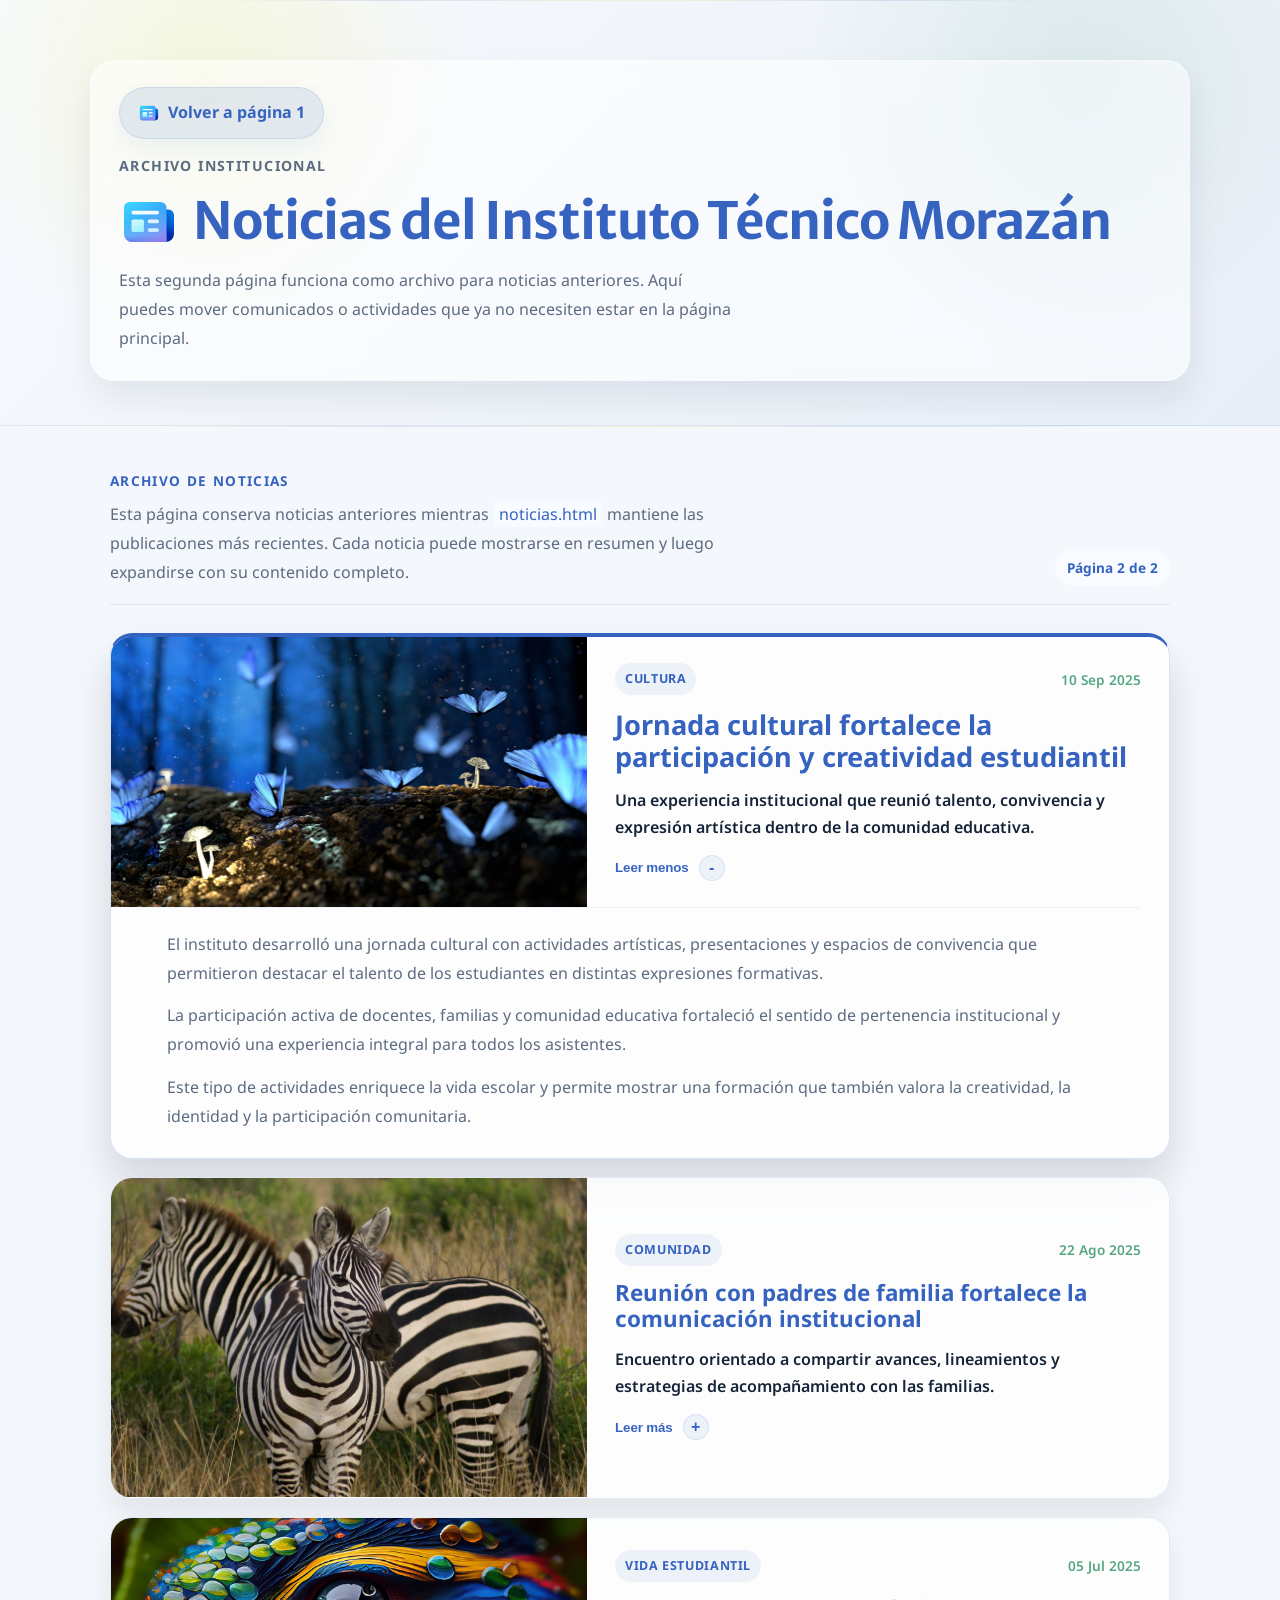
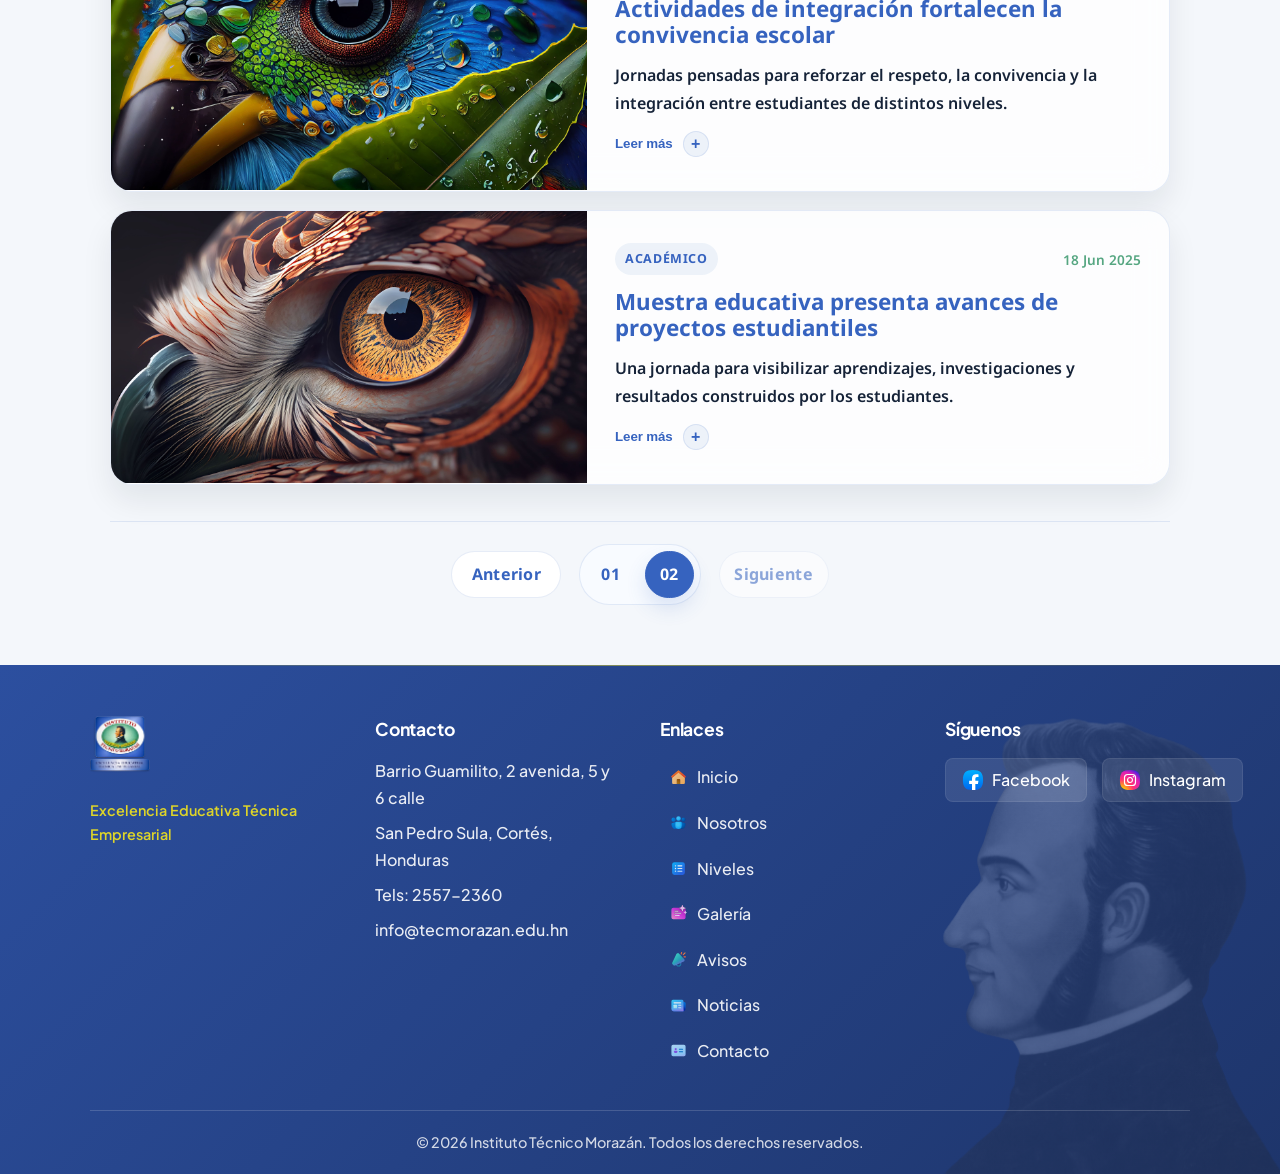
==== WebColegio/noticias-pagina-2.html @ 0b4e0985 "Add files via upload" ====
<!DOCTYPE html>
<html lang="es">
<head>
    <meta charset="UTF-8">
    <meta name="viewport" content="width=device-width, initial-scale=1.0">
    <title>Noticias - Página 2 | Instituto Técnico Morazán</title>
    <meta name="description" content="Archivo de noticias anteriores del Instituto Técnico Morazán.">
    <link rel="icon" type="image/svg+xml" href="img/favicon.svg">
    <script>
        document.documentElement.classList.add('js');
        try {
            if (localStorage.getItem('theme') === 'dark') {
                document.documentElement.setAttribute('data-theme', 'dark');
            }
        } catch (error) {}
    </script>
    <link rel="stylesheet" href="css/styles.css">
</head>
<body>
<main>
    <section class="page-hero">
        <div class="page-hero-inner">
            <a href="noticias.html" class="page-back-link"><img src="img/icons/noticias.svg" alt="" aria-hidden="true"><span>Volver a página 1</span></a>
            <p class="page-kicker">Archivo institucional</p>
            <h1 class="page-title-with-icon"><img src="img/icons/noticias.svg" alt="" class="page-title-icon" aria-hidden="true"><span>Noticias del Instituto Técnico Morazán</span></h1>
            <p>Esta segunda página funciona como archivo para noticias anteriores. Aquí puedes mover comunicados o actividades que ya no necesiten estar en la página principal.</p>
        </div>
    </section>

    <section class="section news-page">
        <div class="news-page-topbar">
            <div>
                <p class="news-archive-label">Archivo de noticias</p>
                <p class="news-archive-description">Esta página conserva noticias anteriores mientras <code>noticias.html</code> mantiene las publicaciones más recientes. Cada noticia puede mostrarse en resumen y luego expandirse con su contenido completo.</p>
            </div>
            <span class="news-page-status">Página 2 de 2</span>
        </div>

        <div class="news-archive">
            <!-- Duplica un news-entry para agregar otra noticia al archivo. Mantén aquí las noticias más antiguas. -->
            <article class="news-entry is-featured is-open">
                <div class="news-entry-summary">
                    <div class="news-entry-media">
                        <img src="img/galeria-1.jpg" alt="Jornada cultural institucional" loading="lazy">
                    </div>
                    <div class="news-entry-copy">
                        <div class="noticia-meta">
                            <span class="noticia-tag">Cultura</span>
                            <span class="noticia-fecha">10 Sep 2025</span>
                        </div>
                        <h3>Jornada cultural fortalece la participación y creatividad estudiantil</h3>
                        <p class="news-entry-intro">Una experiencia institucional que reunió talento, convivencia y expresión artística dentro de la comunidad educativa.</p>
                        <button type="button" class="news-expand-link" aria-expanded="true">Leer menos</button>
                    </div>
                </div>
                <div class="news-entry-body">
                    <div class="news-entry-body-inner">
                        <p>El instituto desarrolló una jornada cultural con actividades artísticas, presentaciones y espacios de convivencia que permitieron destacar el talento de los estudiantes en distintas expresiones formativas.</p>
                        <p>La participación activa de docentes, familias y comunidad educativa fortaleció el sentido de pertenencia institucional y promovió una experiencia integral para todos los asistentes.</p>
                        <p>Este tipo de actividades enriquece la vida escolar y permite mostrar una formación que también valora la creatividad, la identidad y la participación comunitaria.</p>
                    </div>
                </div>
            </article>

            <article class="news-entry">
                <div class="news-entry-summary">
                    <div class="news-entry-media">
                        <img src="img/galeria-2.jpg" alt="Reunión de padres de familia" loading="lazy">
                    </div>
                    <div class="news-entry-copy">
                        <div class="noticia-meta">
                            <span class="noticia-tag">Comunidad</span>
                            <span class="noticia-fecha">22 Ago 2025</span>
                        </div>
                        <h3>Reunión con padres de familia fortalece la comunicación institucional</h3>
                        <p class="news-entry-intro">Encuentro orientado a compartir avances, lineamientos y estrategias de acompañamiento con las familias.</p>
                        <button type="button" class="news-expand-link" aria-expanded="false">Leer más</button>
                    </div>
                </div>
                <div class="news-entry-body">
                    <div class="news-entry-body-inner">
                        <p>Las autoridades del colegio sostuvieron una reunión informativa con padres y madres de familia para compartir avances académicos, lineamientos del período y estrategias de acompañamiento.</p>
                        <p>El encuentro permitió reforzar la colaboración entre hogar e institución como parte del proceso formativo de los estudiantes.</p>
                        <p>Estos espacios contribuyen a una comunicación más cercana y efectiva, fortaleciendo el rol de la familia dentro del desarrollo integral del estudiante.</p>
                    </div>
                </div>
            </article>

            <article class="news-entry">
                <div class="news-entry-summary">
                    <div class="news-entry-media">
                        <img src="img/preescolar.jpg" alt="Actividades de integración escolar" loading="lazy">
                    </div>
                    <div class="news-entry-copy">
                        <div class="noticia-meta">
                            <span class="noticia-tag">Vida estudiantil</span>
                            <span class="noticia-fecha">05 Jul 2025</span>
                        </div>
                        <h3>Actividades de integración fortalecen la convivencia escolar</h3>
                        <p class="news-entry-intro">Jornadas pensadas para reforzar el respeto, la convivencia y la integración entre estudiantes de distintos niveles.</p>
                        <button type="button" class="news-expand-link" aria-expanded="false">Leer más</button>
                    </div>
                </div>
                <div class="news-entry-body">
                    <div class="news-entry-body-inner">
                        <p>Se realizaron jornadas de integración con dinámicas formativas orientadas a fortalecer la convivencia, el respeto y la colaboración entre estudiantes de distintos niveles.</p>
                        <p>Estas actividades complementan el trabajo académico y favorecen un ambiente institucional más participativo y cercano.</p>
                        <p>La experiencia permitió que los estudiantes compartieran fuera del aula y construyeran vínculos positivos dentro de un entorno guiado y formativo.</p>
                    </div>
                </div>
            </article>

            <article class="news-entry">
                <div class="news-entry-summary">
                    <div class="news-entry-media">
                        <img src="img/primaria.jpg" alt="Muestra educativa institucional" loading="lazy">
                    </div>
                    <div class="news-entry-copy">
                        <div class="noticia-meta">
                            <span class="noticia-tag">Académico</span>
                            <span class="noticia-fecha">18 Jun 2025</span>
                        </div>
                        <h3>Muestra educativa presenta avances de proyectos estudiantiles</h3>
                        <p class="news-entry-intro">Una jornada para visibilizar aprendizajes, investigaciones y resultados construidos por los estudiantes.</p>
                        <button type="button" class="news-expand-link" aria-expanded="false">Leer más</button>
                    </div>
                </div>
                <div class="news-entry-body">
                    <div class="news-entry-body-inner">
                        <p>Durante la muestra institucional se presentaron trabajos elaborados por estudiantes en distintas áreas, destacando investigación, creatividad y aplicación práctica de contenidos.</p>
                        <p>La jornada permitió visibilizar logros académicos y promover una cultura de esfuerzo y compromiso dentro del instituto.</p>
                        <p>Además, se convirtió en un espacio para reconocer el avance de los estudiantes y proyectar nuevas oportunidades de aprendizaje dentro de cada nivel formativo.</p>
                    </div>
                </div>
            </article>
        </div>

        <!-- Usa esta paginación cuando exista más de una página de noticias. -->
        <nav class="news-pagination" aria-label="Paginación de noticias">
            <a href="noticias.html" class="pagination-link pagination-edge">Anterior</a>
            <div class="pagination-pages" aria-label="Páginas disponibles">
                <a href="noticias.html" class="pagination-link">01</a>
                <span class="pagination-link is-active" aria-current="page">02</span>
            </div>
            <span class="pagination-link pagination-edge is-disabled" aria-disabled="true">Siguiente</span>
        </nav>
    </section>
</main>

<footer class="footer">
    <div class="footer-content">
        <div class="footer-section">
            <div class="footer-brand">
                <div class="footer-brand-copy">
                    <img src="img/LogoITM.png" alt="Logo ITM" class="footer-logo">
                    <p class="footer-lema">Excelencia Educativa Técnica Empresarial</p>
                </div>
            </div>
        </div>
        <div class="footer-section">
            <h4>Contacto</h4>
            <p>Barrio Guamilito, 2 avenida, 5 y 6 calle</p>
            <p>San Pedro Sula, Cortés, Honduras</p>
            <p>Tels: 2557-2360</p>
            <p>info@tecmorazan.edu.hn</p>
        </div>
        <div class="footer-section">
            <h4>Enlaces</h4>
            <nav aria-label="Enlaces del footer">
                <a href="index.html#inicio"><img src="img/icons/inicio.svg" alt="" class="footer-link-icon" aria-hidden="true"><span>Inicio</span></a>
                <a href="index.html#nosotros"><img src="img/icons/nosotros.svg" alt="" class="footer-link-icon" aria-hidden="true"><span>Nosotros</span></a>
                <a href="index.html#niveles"><img src="img/icons/niveles.svg" alt="" class="footer-link-icon" aria-hidden="true"><span>Niveles</span></a>
                <a href="index.html#galeria"><img src="img/icons/galeria.svg" alt="" class="footer-link-icon" aria-hidden="true"><span>Galería</span></a>
                <a href="index.html#avisos"><img src="img/icons/avisos.svg" alt="" class="footer-link-icon" aria-hidden="true"><span>Avisos</span></a>
                <a href="index.html#noticias"><img src="img/icons/noticias.svg" alt="" class="footer-link-icon" aria-hidden="true"><span>Noticias</span></a>
                <a href="index.html#contacto-info"><img src="img/icons/contactos.svg" alt="" class="footer-link-icon" aria-hidden="true"><span>Contacto</span></a>
            </nav>
        </div>
        <div class="footer-section">
            <h4>Síguenos</h4>
            <div class="footer-social">
                <a href="https://www.facebook.com/tecnicomorazanhn/" target="_blank" rel="noopener" aria-label="Facebook"><img src="img/icons/facebook.svg" alt="" class="footer-social-icon" aria-hidden="true"><span>Facebook</span></a>
                <a href="https://www.instagram.com/tecnicomorazan/" target="_blank" rel="noopener" aria-label="Instagram"><img src="img/icons/instagram.svg" alt="" class="footer-social-icon" aria-hidden="true"><span>Instagram</span></a>
            </div>
        </div>
    </div>
    <img src="img/imagenMorazan.png" alt="" class="footer-morazan" aria-hidden="true">
    <p class="footer-copy">© 2026 Instituto Técnico Morazán. Todos los derechos reservados.</p>
</footer>
<script src="js/news-center.js"></script>
</body>
</html>
---- WebColegio/css/styles.css ----
/* RESET */
* {
    margin: 0;
    padding: 0;
    box-sizing: border-box;
}

@font-face {
    font-family: "Noto Sans";
    src: url("../fonts/NotoSans-Regular.woff2") format("woff2");
    font-style: normal;
    font-weight: 400 800;
    font-display: swap;
}

@font-face {
    font-family: "Merriweather Sans";
    src: url("../fonts/MerriweatherSans-Titles.woff2") format("woff2");
    font-style: normal;
    font-weight: 500 800;
    font-display: swap;
}

@font-face {
    font-family: "Fraunces";
    src: url("../fonts/Fraunces-Hero.woff2") format("woff2");
    font-style: normal;
    font-weight: 700 800;
    font-display: swap;
}

@font-face {
    font-family: "Plus Jakarta Sans";
    src: url("../fonts/PlusJakartaSans-UI.woff2") format("woff2");
    font-style: normal;
    font-weight: 500 800;
    font-display: swap;
}

@font-face {
    font-family: "Space Grotesk";
    src: url("../fonts/SpaceGrotesk-Countdown.woff2") format("woff2");
    font-style: normal;
    font-weight: 600 700;
    font-display: swap;
}

/* VARIABLES */
:root {
    --primary: #3663BF;
    --primary-dark: #274A97;
    --primary-light: #5C84D8;
    --accent: #F2E41D;
    --accent-dark: #D8CB18;
    --success: #56A681;
    --danger: #D64848;
    --bg: #F4F7FB;
    --bg-alt: #E8EEF7;
    --surface: #FFFFFF;
    --surface-soft: #F8FBFF;
    --surface-soft-alt: #EEF3FB;
    --text: #162338;
    --text-light: #5D6B80;
    --white: #fff;
    --section-divider: linear-gradient(90deg, rgba(54, 99, 191, 0), rgba(54, 99, 191, 0.18), rgba(242, 228, 29, 0.22), rgba(54, 99, 191, 0.18), rgba(54, 99, 191, 0));
    --border-subtle: rgba(54, 99, 191, 0.12);
    --border-strong: rgba(54, 99, 191, 0.18);
    --overlay-primary-soft: rgba(54, 99, 191, 0.08);
    --overlay-primary-medium: rgba(54, 99, 191, 0.16);
    --overlay-primary-strong: rgba(54, 99, 191, 0.24);
    --overlay-primary-solid: rgba(54, 99, 191, 0.86);
    --focus-ring: rgba(54, 99, 191, 0.18);
    --shadow: 0 12px 30px rgba(24, 40, 77, 0.10);
    --shadow-hover: 0 18px 40px rgba(24, 40, 77, 0.16);
    --header-shadow: 0 8px 24px rgba(24, 40, 77, 0.08);
    --hero-start: #3663BF;
    --hero-end: #274A97;
    --footer-start: #2C4F9F;
    --footer-end: #1E356B;
    --card-image-start: #E9EFF8;
    --card-image-end: #D8E3F1;
    --font-body: "Noto Sans", system-ui, -apple-system, sans-serif;
    --font-heading: "Merriweather Sans", "Noto Sans", sans-serif;
    --font-hero: "Fraunces", "Merriweather Sans", serif;
    --font-ui: "Plus Jakarta Sans", "Noto Sans", sans-serif;
    --font-countdown: "Space Grotesk", "Plus Jakarta Sans", sans-serif;
    --header-height: 70px;
    --theme-icon-filter: brightness(0) saturate(100%) invert(31%) sepia(72%) saturate(1054%) hue-rotate(200deg) brightness(91%) contrast(92%);
    --theme-icon-filter-hover: brightness(0) saturate(100%) invert(23%) sepia(52%) saturate(1220%) hue-rotate(204deg) brightness(90%) contrast(97%);
    --radius: 8px;
    --motion-duration-fast: 0.22s;
    --motion-duration-base: 0.36s;
    --motion-duration-slow: 0.55s;
    --motion-ease: cubic-bezier(0.22, 1, 0.36, 1);
    --motion-ease-soft: ease;
    --motion-distance-sm: 3px;
    --motion-distance-md: 24px;
    --motion-scale-hover: 1.05;
    --motion-stagger-step: 90ms;
}

/* BASE */
html {
    scroll-behavior: smooth;
}

body {
    font-family: var(--font-body);
    background: var(--bg);
    color: var(--text);
    line-height: 1.6;
}

main > section {
    position: relative;
}

main > section:not(#inicio)::before {
    content: "";
    position: absolute;
    top: 0;
    left: 50%;
    transform: translateX(-50%);
    width: min(980px, calc(100% - 52px));
    height: 1px;
    background: var(--section-divider);
    opacity: 0.8;
    pointer-events: none;
    z-index: 0;
}

/* HEADER */
.header {
    position: sticky;
    top: 0;
    background: rgba(255, 255, 255, 0.8);
    border-bottom: 1px solid rgba(255, 255, 255, 0.52);
    box-shadow: var(--header-shadow);
    display: flex;
    justify-content: space-between;
    align-items: center;
    padding: 10px 20px;
    z-index: 1000;
    backdrop-filter: blur(18px) saturate(1.15);
    -webkit-backdrop-filter: blur(18px) saturate(1.15);
}

.logo {
    display: flex;
    align-items: center;
    gap: 12px;
}

.logo-img {
    height: 50px;
    width: auto;
}

.logo-text {
    display: flex;
    flex-direction: column;
}

.logo-nombre {
    font-family: var(--font-ui);
    font-weight: 800;
    font-size: 1.08rem;
    color: var(--primary);
    line-height: 1.1;
    letter-spacing: -0.02em;
}

.logo-lema {
    font-family: var(--font-ui);
    font-size: 0.7rem;
    color: var(--success);
    font-weight: 700;
    text-transform: uppercase;
    letter-spacing: 0.09em;
}

.nav {
    display: flex;
    gap: 25px;
    align-items: center;
    padding: 8px 14px;
    border-radius: 999px;
    background: rgba(255, 255, 255, 0.44);
    border: 1px solid rgba(255, 255, 255, 0.44);
    box-shadow: 0 10px 22px rgba(54, 99, 191, 0.08);
    backdrop-filter: blur(14px) saturate(1.08);
    -webkit-backdrop-filter: blur(14px) saturate(1.08);
}

.nav a {
    font-family: var(--font-ui);
    color: var(--text);
    text-decoration: none;
    font-weight: 700;
    padding: 9px 10px;
    position: relative;
    display: inline-flex;
    align-items: center;
    gap: 8px;
    transition: color var(--motion-duration-fast) var(--motion-ease), background var(--motion-duration-fast) var(--motion-ease);
    border-radius: 999px;
    letter-spacing: -0.01em;
    line-height: 1;
}

.nav-link-icon {
    width: 19px;
    height: 19px;
    display: block;
    flex-shrink: 0;
    object-fit: contain;
}

.nav a::after {
    content: '';
    position: absolute;
    left: 10px;
    bottom: -6px;
    width: calc(100% - 20px);
    height: 3px;
    background: var(--accent);
    border-radius: 2px;
    transform: scaleX(0);
    transform-origin: left center;
    transition: transform var(--motion-duration-base) var(--motion-ease);
}

.nav a:hover {
    color: var(--primary);
    background: var(--overlay-primary-soft);
}

.nav a:hover .nav-link-icon,
.nav a:focus-visible .nav-link-icon {
    filter: none;
}

.nav a:hover::after {
    transform: scaleX(1);
}

.nav a:focus-visible {
    outline: 2px solid var(--primary);
    outline-offset: 4px;
    border-radius: 4px;
}

.has-tooltip {
    position: relative;
    --tooltip-bg: rgba(14, 22, 36, 0.98);
    --tooltip-text: #f8fbff;
    --tooltip-border: rgba(127, 158, 241, 0.22);
}

.has-tooltip::after,
.has-tooltip::before {
    position: absolute;
    left: 50%;
    opacity: 0;
    visibility: hidden;
    pointer-events: none;
    transition: opacity 0.16s var(--motion-ease), visibility 0.16s var(--motion-ease);
    z-index: 1200;
}

.has-tooltip::after {
    content: attr(data-tooltip);
    bottom: calc(100% + 10px);
    transform: translateX(-50%);
    padding: 8px 10px;
    border-radius: 12px;
    background: var(--tooltip-bg);
    color: var(--tooltip-text);
    border: 1px solid var(--tooltip-border);
    font-size: 0.82rem;
    font-weight: 600;
    line-height: 1;
    letter-spacing: 0;
    white-space: nowrap;
    max-width: min(220px, calc(100vw - 24px));
    box-shadow: 0 18px 34px rgba(6, 10, 18, 0.32);
    backdrop-filter: blur(8px);
}

.has-tooltip::before {
    content: none;
}

@media (hover: hover) {
    .has-tooltip:hover::after,
    .has-tooltip:hover::before {
        opacity: 1;
        visibility: visible;
    }

}

.has-tooltip:focus-visible::after,
.has-tooltip:focus-visible::before {
    opacity: 1;
    visibility: visible;
}

.has-tooltip.tooltip-left::after,
.has-tooltip.tooltip-left::before {
    left: auto;
    top: 50%;
    bottom: auto;
}

.has-tooltip.tooltip-left::after {
    right: calc(100% + 10px);
    transform: translateY(-50%);
}

.has-tooltip.tooltip-left::before {
    content: none;
}

.has-tooltip.tooltip-bottom::after,
.has-tooltip.tooltip-bottom::before {
    top: calc(100% + 12px);
    bottom: auto;
}

.has-tooltip.tooltip-bottom::after {
    transform: translateX(-50%);
    top: calc(100% + 10px);
}

.has-tooltip.tooltip-bottom::before {
    content: none;
}

.has-tooltip.tooltip-shift-left::after {
    left: auto;
    right: 0;
    transform: none;
}


/* PROGRESS BAR */
.progress-bar {
    position: fixed;
    top: 0;
    left: 0;
    width: 0%;
    height: 3px;
    background: linear-gradient(90deg, rgba(242, 228, 29, 0.92) 0%, rgba(54, 99, 191, 0.98) 55%, rgba(86, 166, 129, 0.9) 100%);
    box-shadow: 0 0 14px rgba(54, 99, 191, 0.22);
    z-index: 9999;
    transition: width 0.12s linear;
}

/* MENU HAMBURGUESA */
.menu-toggle {
    display: none;
    background: none;
    border: none;
    cursor: pointer;
    padding: 8px;
    width: 44px;
    height: 44px;
}

.menu-toggle:focus-visible {
    outline: 2px solid var(--primary);
    outline-offset: 2px;
    border-radius: 4px;
}

.menu-icon {
    display: flex;
    flex-direction: column;
    justify-content: space-between;
    width: 24px;
    height: 18px;
}

.menu-icon span {
    display: block;
    width: 100%;
    height: 2px;
    background: var(--primary);
    border-radius: 2px;
    transition: all var(--motion-duration-base) var(--motion-ease);
}

.menu-toggle.active .menu-icon span:nth-child(1) {
    transform: translateY(8px) rotate(45deg);
}

.menu-toggle.active .menu-icon span:nth-child(2) {
    opacity: 0;
}

.menu-toggle.active .menu-icon span:nth-child(3) {
    transform: translateY(-8px) rotate(-45deg);
}

/* HERO */
.hero {
    position: relative;
    overflow: hidden;
    padding: 54px 20px 88px;
    background:
        linear-gradient(135deg, rgba(54, 99, 191, 0.64) 0%, rgba(39, 74, 151, 0.72) 58%, rgba(18, 39, 82, 0.8) 100%),
        url("../img/background/sun-tornado.svg") center/cover no-repeat,
        linear-gradient(135deg, rgba(54, 99, 191, 0.84) 0%, rgba(39, 74, 151, 0.9) 58%, rgba(18, 39, 82, 0.96) 100%),
        radial-gradient(circle at 12% 18%, rgba(242, 228, 29, 0.18), transparent 22%),
        radial-gradient(circle at 78% 14%, rgba(86, 166, 129, 0.14), transparent 20%),
        linear-gradient(135deg, var(--hero-start) 0%, var(--hero-end) 100%);
    color: var(--white);
    scroll-margin-top: 70px;
}

.hero::before {
    content: "";
    position: absolute;
    inset: auto auto -120px -80px;
    width: 260px;
    height: 260px;
    border-radius: 38px;
    background:
        linear-gradient(135deg, rgba(255, 255, 255, 0.1), rgba(255, 255, 255, 0.02)),
        linear-gradient(180deg, rgba(255, 255, 255, 0.04), rgba(255, 255, 255, 0));
    border: 1px solid rgba(255, 255, 255, 0.12);
    transform: rotate(-12deg);
    box-shadow: inset 0 1px 0 rgba(255, 255, 255, 0.06);
    pointer-events: none;
}

.hero::after {
    content: "";
    position: absolute;
    top: -120px;
    right: -100px;
    width: 320px;
    height: 320px;
    border-radius: 50%;
    background: radial-gradient(circle, rgba(255, 255, 255, 0.1), transparent 68%);
    pointer-events: none;
}

.hero-inner {
    max-width: 1100px;
    margin: 0 auto;
    display: grid;
    grid-template-columns: minmax(0, 1.08fr) minmax(320px, 0.92fr);
    gap: 42px;
    align-items: center;
    position: relative;
    z-index: 1;
}

.hero-copy {
    display: grid;
    gap: 18px;
    text-align: left;
    align-self: start;
    padding: 28px 30px 32px;
    padding-left: clamp(124px, 13vw, 188px);
    min-width: 0;
    border-radius: 28px;
    overflow: hidden;
    background: linear-gradient(180deg, rgba(255, 255, 255, 0.12), rgba(255, 255, 255, 0.05));
    border: 1px solid rgba(255, 255, 255, 0.16);
    box-shadow: 0 22px 40px rgba(8, 16, 30, 0.14);
    backdrop-filter: blur(16px) saturate(1.08);
    -webkit-backdrop-filter: blur(16px) saturate(1.08);
}

.hero-copy::after {
    content: "";
    position: absolute;
    left: 0;
    right: 0;
    bottom: 0;
    height: 78px;
    background: linear-gradient(180deg, rgba(11, 22, 40, 0), rgba(11, 22, 40, 0.16));
    pointer-events: none;
    z-index: 1;
}

.hero-student-figure {
    position: absolute;
    left: clamp(-24px, -2.4vw, -34px);
    bottom: -22px;
    width: clamp(170px, 22vw, 270px);
    height: auto;
    object-fit: contain;
    pointer-events: none;
    user-select: none;
    z-index: 1;
    opacity: calc(0.06 + (var(--hero-student-progress, 0) * 0.88));
    transform: translateY(calc(92px - (var(--hero-student-progress, 0) * 92px)));
    filter: drop-shadow(0 22px 34px rgba(8, 16, 30, 0.22)) saturate(0.96);
    transition: opacity 0.2s linear, transform 0.2s linear;
}

.hero-copy > *:not(.hero-student-figure) {
    position: relative;
    z-index: 3;
}

.hero-seasonal-note {
    display: block;
    width: min(560px, 100%);
    padding: 12px 18px 12px 20px;
    border-radius: 18px;
    background: rgba(255, 255, 255, 0.14);
    border: 1px solid rgba(255, 255, 255, 0.16);
    border-left: 3px solid rgba(242, 228, 29, 0.88);
    color: rgba(255, 255, 255, 0.94);
    font-size: 0.88rem;
    font-weight: 700;
    line-height: 1.48;
    text-align: left;
    box-shadow: 0 10px 24px rgba(8, 18, 34, 0.14);
    backdrop-filter: blur(12px);
    transition: opacity 0.22s var(--motion-ease);
}

.hero-copy.is-switching .hero-seasonal-note {
    opacity: 0;
}

.hero-kicker {
    color: rgba(255, 255, 255, 0.84);
    font-size: 0.88rem;
    font-weight: 700;
    letter-spacing: 0.16em;
    text-transform: uppercase;
}

.hero h1 {
    font-family: var(--font-hero);
    font-size: clamp(2.45rem, 4vw, 3.7rem);
    margin-bottom: 10px;
    font-weight: 700;
    letter-spacing: -0.02em;
    line-height: 1.24;
    text-wrap: balance;
    max-width: 10.8ch;
}

.hero-lema {
    font-size: 1rem;
    color: var(--accent);
    font-weight: 700;
    letter-spacing: 0.08em;
    text-transform: uppercase;
    margin-bottom: 0;
}

.hero-subtitle {
    font-size: 1rem;
    color: rgba(255, 255, 255, 0.88);
    margin-bottom: 18px;
    font-weight: 500;
    line-height: 1.78;
    max-width: 54ch;
}

.hero-actions {
    display: flex;
    flex-wrap: wrap;
    gap: 14px;
}

.hero-highlights {
    display: flex;
    flex-wrap: wrap;
    gap: 12px;
    margin-top: 6px;
}

.hero-highlights span {
    display: inline-flex;
    align-items: center;
    padding: 8px 14px;
    border-radius: 999px;
    background: rgba(255, 255, 255, 0.08);
    border: 1px solid rgba(255, 255, 255, 0.12);
    color: rgba(255, 255, 255, 0.94);
    font-size: 0.84rem;
    font-weight: 700;
    letter-spacing: 0.03em;
    line-height: 1.2;
}

.hero-media {
    position: relative;
    display: grid;
    gap: 0;
    padding: 8px 6px 128px 0;
}

.hero-image-frame {
    position: relative;
    overflow: hidden;
    min-height: 580px;
    border-radius: 34px;
    box-shadow: 0 38px 68px rgba(10, 18, 34, 0.32);
    border: 1px solid rgba(255, 255, 255, 0.16);
}

.hero-image-frame::after {
    content: "";
    position: absolute;
    inset: 0;
    background:
        linear-gradient(180deg, rgba(8, 18, 34, 0.02), rgba(8, 18, 34, 0.38)),
        linear-gradient(90deg, rgba(255, 255, 255, 0.06), transparent 24%);
    pointer-events: none;
}

.hero-image-frame img {
    width: 100%;
    height: 100%;
    object-fit: cover;
    display: block;
    transform: scale(1);
}

.hero-support-card {
    position: absolute;
    right: -8px;
    bottom: 0;
    width: min(360px, 48%);
    border-radius: 24px;
    overflow: hidden;
    background: rgba(255, 255, 255, 0.08);
    border: 1px solid rgba(255, 255, 255, 0.18);
    color: rgba(255, 255, 255, 0.96);
    box-shadow: 0 28px 48px rgba(8, 16, 30, 0.26);
    backface-visibility: hidden;
    transform: translateZ(0);
    isolation: isolate;
}

.hero-image-dots {
    top: 18px;
    left: 18px;
}

.hero-support-dots {
    position: absolute;
    top: 14px;
    left: 14px;
    display: inline-flex;
    align-items: center;
    gap: 8px;
    padding: 8px 10px;
    border-radius: 999px;
    background: rgba(8, 18, 34, 0.26);
    border: 1px solid rgba(255, 255, 255, 0.14);
    z-index: 3;
    backdrop-filter: blur(10px) saturate(1.08);
    -webkit-backdrop-filter: blur(10px) saturate(1.08);
}

.hero-support-dot {
    width: 8px;
    height: 8px;
    border-radius: 50%;
    background: rgba(255, 255, 255, 0.34);
    border: none;
    padding: 0;
    cursor: pointer;
    transition: background var(--motion-duration-fast) var(--motion-ease), box-shadow var(--motion-duration-fast) var(--motion-ease);
}

.hero-support-dot.is-active {
    background: var(--accent);
    box-shadow: 0 0 0 3px rgba(242, 228, 29, 0.18);
}

.hero-support-card::before {
    content: "";
    position: absolute;
    inset: 0;
    background: linear-gradient(180deg, rgba(8, 18, 34, 0.02), rgba(8, 18, 34, 0.18));
    pointer-events: none;
    z-index: 1;
}

.hero-support-card img {
    width: 100%;
    height: 200px;
    object-fit: cover;
    display: block;
}

.hero-image-frame img {
    transition: opacity 0.38s var(--motion-ease), transform 0.5s var(--motion-ease), filter 0.38s var(--motion-ease);
    will-change: opacity, transform;
}

.hero-image-frame.is-switching img {
    opacity: 0;
    filter: saturate(0.96);
}

.hero-support-content {
    position: relative;
    z-index: 2;
    padding: 16px 18px 18px;
    background:
        linear-gradient(180deg, rgba(11, 22, 40, 0.78), rgba(11, 22, 40, 0.66)),
        linear-gradient(90deg, rgba(255, 255, 255, 0.04), transparent 32%);
    border-top: 1px solid rgba(255, 255, 255, 0.1);
    box-shadow: inset 0 1px 0 rgba(255, 255, 255, 0.05);
}

.hero-support-label {
    display: inline-flex;
    align-items: center;
    margin-bottom: 10px;
    padding: 6px 10px;
    border-radius: 999px;
    background: rgba(242, 228, 29, 0.16);
    color: rgba(255, 255, 255, 0.96);
    font-size: 0.74rem;
    font-weight: 700;
    letter-spacing: 0.08em;
    text-transform: uppercase;
}

.hero-support-content strong {
    display: block;
    margin-bottom: 8px;
    font-family: var(--font-hero);
    font-size: 1.08rem;
    line-height: 1.25;
    color: rgba(255, 255, 255, 0.98);
    text-shadow: 0 2px 10px rgba(0, 0, 0, 0.2);
}

.hero-support-content p {
    color: rgba(255, 255, 255, 0.9);
    line-height: 1.65;
    text-shadow: 0 1px 6px rgba(0, 0, 0, 0.18);
}

/* BOTONES */
.btn {
    display: inline-flex;
    align-items: center;
    justify-content: center;
    padding: 12px 28px;
    text-decoration: none;
    border-radius: var(--radius);
    font-weight: 700;
    letter-spacing: 0.01em;
    transition: box-shadow var(--motion-duration-fast) var(--motion-ease), background-color var(--motion-duration-fast) var(--motion-ease), background-image var(--motion-duration-fast) var(--motion-ease), color var(--motion-duration-fast) var(--motion-ease), border-color var(--motion-duration-fast) var(--motion-ease), filter var(--motion-duration-fast) var(--motion-ease);
    cursor: pointer;
    border: none;
    font-size: 1rem;
    line-height: 1.15;
    user-select: none;
    backface-visibility: hidden;
    -webkit-user-drag: none;
    -webkit-tap-highlight-color: transparent;
    text-rendering: geometricPrecision;
}

.btn-primary {
    background: linear-gradient(180deg, #F5E83B 0%, var(--accent) 100%);
    color: var(--primary-dark);
    box-shadow: 0 10px 22px rgba(242, 228, 29, 0.22), inset 0 -1px 0 rgba(39, 74, 151, 0.12);
}

.btn-primary:hover {
    background: linear-gradient(180deg, #F7EB58 0%, var(--accent-dark) 100%);
    box-shadow: 0 14px 28px rgba(242, 228, 29, 0.28), inset 0 -1px 0 rgba(39, 74, 151, 0.16);
    filter: saturate(1.02);
}

.btn-primary:active {
    box-shadow: 0 6px 14px rgba(242, 228, 29, 0.16), inset 0 2px 8px rgba(39, 74, 151, 0.16);
    filter: none;
}

.btn-primary:focus-visible {
    outline: none;
    box-shadow: 0 0 0 4px rgba(255, 255, 255, 0.35), 0 0 0 7px var(--focus-ring), 0 12px 24px rgba(242, 228, 29, 0.18);
}

.btn-secondary {
    background: rgba(255, 255, 255, 0.12);
    color: var(--white);
    border: 1px solid rgba(255, 255, 255, 0.18);
    box-shadow: 0 10px 22px rgba(11, 20, 36, 0.16);
    backdrop-filter: blur(8px);
}

.btn-secondary:hover {
    background: rgba(255, 255, 255, 0.18);
    box-shadow: 0 14px 28px rgba(11, 20, 36, 0.2);
}

.btn-secondary:active {
    box-shadow: 0 6px 14px rgba(11, 20, 36, 0.14), inset 0 2px 8px rgba(255, 255, 255, 0.1);
}

.btn-secondary:focus-visible {
    outline: none;
    box-shadow: 0 0 0 4px rgba(255, 255, 255, 0.2), 0 0 0 7px rgba(242, 228, 29, 0.18);
}

.btn-danger {
    background: var(--danger);
    color: var(--white);
    box-shadow: 0 10px 22px rgba(214, 72, 72, 0.18), inset 0 -1px 0 rgba(0, 0, 0, 0.1);
}

.btn-danger:hover {
    background: #b91c1c;
    box-shadow: 0 12px 24px rgba(217, 37, 37, 0.24), inset 0 -1px 0 rgba(0, 0, 0, 0.12);
}

.btn-danger:active {
    box-shadow: 0 6px 12px rgba(217, 37, 37, 0.16), inset 0 2px 8px rgba(0, 0, 0, 0.16);
}

.btn-danger:focus-visible {
    outline: none;
    box-shadow: 0 0 0 4px rgba(255, 255, 255, 0.35), 0 0 0 7px rgba(214, 72, 72, 0.18), 0 12px 24px rgba(217, 37, 37, 0.16);
}

/* SECCIONES */
.section {
    padding: 60px 20px;
    max-width: 1100px;
    margin: auto;
    scroll-margin-top: 120px;
}

.section h2 {
    font-family: var(--font-heading);
    margin-bottom: 30px;
    color: var(--primary);
    font-size: 1.9rem;
    font-weight: 700;
    letter-spacing: -0.018em;
    line-height: 1.15;
    position: relative;
    display: inline-block;
    text-wrap: balance;
}

.section h2.section-title-padding {
    margin-top: 0;
    padding-top: 20px;
}

.section h2.section-title-with-icon {
    display: inline-flex;
    align-items: center;
    gap: 14px;
    vertical-align: middle;
}

.section h2.section-title-with-icon::after {
    left: 50px;
}

.section-title-icon {
    width: 36px;
    height: 36px;
    display: block;
    object-fit: contain;
    flex-shrink: 0;
}

.section h2::after {
    content: '';
    position: absolute;
    bottom: -8px;
    left: 0;
    width: 60px;
    height: 4px;
    background: var(--accent);
    border-radius: 2px;
}

/* CARD IMAGE */
.card-image {
    width: 100%;
    height: 180px;
    background: linear-gradient(135deg, var(--card-image-start) 0%, var(--card-image-end) 100%);
    border-radius: var(--radius);
    overflow: hidden;
    margin-bottom: 15px;
    position: relative;
    display: flex;
    align-items: center;
    justify-content: center;
}

.card-image img {
    width: 100%;
    height: 100%;
    object-fit: cover;
    transition: transform var(--motion-duration-base) var(--motion-ease);
}

.card-image:has(img:not([src])) {
    background: linear-gradient(135deg, var(--card-image-start) 0%, var(--card-image-end) 100%);
}

.card-image:has(img:not([src]))::after {
    content: '📷';
    font-size: 2rem;
    opacity: 0.3;
    position: absolute;
}

.card-image.image-rounded {
    border-radius: var(--radius);
    margin-bottom: 15px;
    overflow: hidden;
}

.card-image.image-rounded img {
    border-radius: var(--radius);
}

.card:hover .card-image.image-rounded img {
    transform: scale(var(--motion-scale-hover));
}

.card-content h3 {
    font-family: var(--font-heading);
    margin-bottom: 10px;
    color: var(--primary);
    font-weight: 700;
    letter-spacing: -0.008em;
    line-height: 1.24;
}

.card-content p {
    color: var(--text-light);
    line-height: 1.6;
}

.nivel-card {
    padding: 0;
    overflow: hidden;
    border-top-width: 4px;
}

.nivel-card .card-image {
    margin-bottom: 0;
    height: 220px;
}

.nivel-card .card-content {
    display: grid;
    gap: 10px;
    padding: 22px 22px 24px;
    background: linear-gradient(180deg, rgba(255, 255, 255, 0.96), rgba(248, 251, 255, 0.98));
}

.nivel-badge {
    display: inline-flex;
    align-items: center;
    width: fit-content;
    padding: 6px 10px;
    border-radius: 999px;
    background: var(--overlay-primary-soft);
    color: var(--primary);
    font-size: 0.78rem;
    font-weight: 700;
    letter-spacing: 0.05em;
    text-transform: uppercase;
}

.nivel-card h3 {
    margin-bottom: 0;
}

.nivel-card p {
    margin-bottom: 0;
    line-height: 1.72;
}

/* LISTA - AVISOS */
.avisos {
    list-style: none;
    margin-top: 15px;
    display: grid;
    gap: 14px;
}

.aviso-item {
    display: flex;
    align-items: center;
    gap: 18px;
    padding: 20px 22px;
    background: rgba(255, 255, 255, 0.78);
    border-radius: 18px;
    box-shadow: 0 14px 28px rgba(12, 22, 40, 0.08);
    transition: box-shadow 0.25s, border-color 0.25s, background 0.25s;
    border-left: 4px solid var(--primary);
    border: 1px solid rgba(54, 99, 191, 0.12);
    border-left-width: 4px;
    backdrop-filter: blur(16px) saturate(1.06);
    -webkit-backdrop-filter: blur(16px) saturate(1.06);
}

.aviso-item:hover {
    background: rgba(255, 255, 255, 0.86);
    box-shadow: 0 18px 34px rgba(12, 22, 40, 0.1);
}

.aviso-item.urgent {
    border-left-color: var(--danger);
    background: #fef2f2;
}

.aviso-item:last-child {
    margin-bottom: 0;
}

.aviso-fecha {
    font-weight: 700;
    color: var(--primary);
    min-width: 110px;
    display: flex;
    align-items: center;
    gap: 10px;
    line-height: 1.3;
}

.aviso-punto {
    width: 10px;
    height: 10px;
    background: var(--success);
    border-radius: 50%;
    flex-shrink: 0;
    box-shadow: 0 0 0 6px rgba(86, 166, 129, 0.12);
}

.aviso-item.urgent .aviso-punto {
    background: var(--danger);
}

.aviso-texto {
    color: var(--text);
    font-weight: 600;
    line-height: 1.55;
}

.aviso-content {
    display: grid;
    gap: 8px;
}

.aviso-tag {
    display: inline-flex;
    align-items: center;
    width: fit-content;
    padding: 5px 10px;
    border-radius: 999px;
    background: var(--overlay-primary-soft);
    color: var(--primary);
    font-size: 0.76rem;
    font-weight: 700;
    letter-spacing: 0.05em;
    text-transform: uppercase;
}

/* GRID */
.grid {
    display: grid;
    grid-template-columns: repeat(auto-fit, minmax(280px, 1fr));
    gap: 25px;
}

/* CARDS */
.card {
    background: var(--surface);
    padding: 20px;
    border-radius: var(--radius);
    box-shadow: var(--shadow);
    transition: box-shadow var(--motion-duration-base) var(--motion-ease), border-color var(--motion-duration-base) var(--motion-ease);
    border-top: 3px solid var(--primary);
}

.card:hover {
    box-shadow: var(--shadow-hover);
}

.noticia-fecha {
    display: inline-flex;
    align-items: center;
    font-size: 0.85rem;
    color: var(--success);
    font-weight: 600;
}

.news-grid {
    align-items: stretch;
}

.noticia-card {
    position: relative;
    display: flex;
    flex-direction: column;
    gap: 0;
    overflow: hidden;
    border-top-width: 4px;
}

.noticia-card .card-image {
    margin-bottom: 0;
}

.noticia-card .card-content {
    display: grid;
    gap: 12px;
    padding-top: 20px;
}

.noticia-meta {
    display: flex;
    align-items: center;
    justify-content: space-between;
    gap: 12px;
    flex-wrap: wrap;
}

.noticia-tag {
    display: inline-flex;
    align-items: center;
    padding: 6px 10px;
    border-radius: 999px;
    background: var(--overlay-primary-soft);
    color: var(--primary);
    font-size: 0.78rem;
    font-weight: 700;
    letter-spacing: 0.05em;
    text-transform: uppercase;
}

.noticia-card h3 {
    margin-bottom: 0;
}

.noticia-card p {
    margin-bottom: 0;
}

.noticia-body {
    display: grid;
    gap: 10px;
}

.noticia-body p {
    margin-bottom: 0;
    line-height: 1.72;
}

.news-link {
    display: inline-flex;
    align-items: center;
    gap: 8px;
    width: fit-content;
    margin-top: 2px;
    color: var(--primary);
    font-weight: 700;
    text-decoration: none;
    letter-spacing: -0.01em;
    transition: color var(--motion-duration-fast) var(--motion-ease), opacity var(--motion-duration-fast) var(--motion-ease);
}

.news-link-icon {
    width: 15px;
    height: 15px;
    display: block;
    object-fit: contain;
    flex-shrink: 0;
}

.news-link:hover,
.news-link:focus-visible {
    color: var(--primary-dark);
}

.noticia-card-featured {
    grid-column: span 2;
    display: grid;
    grid-template-columns: minmax(260px, 1.05fr) minmax(0, 1fr);
    gap: 0;
    align-items: stretch;
}

.noticia-card-featured .card-image {
    height: 100%;
    min-height: 100%;
}

.noticia-card-featured .card-content {
    padding: 28px;
    align-content: center;
}

.noticia-card-featured h3 {
    font-size: 1.55rem;
    line-height: 1.14;
}

.noticia-card-featured p {
    font-size: 1rem;
    line-height: 1.75;
}

.page-hero {
    position: relative;
    overflow: hidden;
    padding: 60px 20px 44px;
    background:
        radial-gradient(circle at 16% 18%, rgba(242, 228, 29, 0.14), transparent 24%),
        radial-gradient(circle at 84% 18%, rgba(86, 166, 129, 0.12), transparent 24%),
        linear-gradient(135deg, var(--surface-soft) 0%, var(--bg-alt) 100%);
    border-bottom: 1px solid var(--border-subtle);
}

.page-hero::before {
    content: "";
    position: absolute;
    top: -120px;
    right: -120px;
    width: 280px;
    height: 280px;
    border-radius: 50%;
    background: radial-gradient(circle, rgba(54, 99, 191, 0.08), transparent 72%);
    pointer-events: none;
}

.page-hero-inner {
    max-width: 1100px;
    margin: 0 auto;
    display: grid;
    gap: 14px;
    position: relative;
    z-index: 1;
    padding: 26px 28px 28px;
    border-radius: 24px;
    background: rgba(255, 255, 255, 0.54);
    border: 1px solid rgba(255, 255, 255, 0.46);
    box-shadow: 0 18px 34px rgba(12, 22, 40, 0.08);
    backdrop-filter: blur(16px) saturate(1.08);
    -webkit-backdrop-filter: blur(16px) saturate(1.08);
}

.page-back-link {
    display: inline-flex;
    align-items: center;
    gap: 8px;
    padding: 12px 18px;
    border-radius: 999px;
    background: rgba(54, 99, 191, 0.12);
    border: 1px solid var(--border-subtle);
    width: fit-content;
    color: var(--primary);
    text-decoration: none;
    font-weight: 700;
    box-shadow: 0 10px 22px rgba(54, 99, 191, 0.08);
}

.page-back-link img {
    width: 22px;
    height: 22px;
    display: block;
    object-fit: contain;
    flex-shrink: 0;
}

.page-back-link:hover,
.page-back-link:focus-visible {
    background: rgba(54, 99, 191, 0.16);
}

.page-kicker {
    color: var(--primary);
    font-size: 0.88rem;
    font-weight: 700;
    letter-spacing: 0.1em;
    text-transform: uppercase;
}

.page-hero h1 {
    font-family: var(--font-heading);
    color: var(--primary);
    font-size: clamp(2.2rem, 4vw, 3.4rem);
    line-height: 1.08;
    letter-spacing: -0.02em;
}

.page-title-with-icon {
    display: inline-flex;
    align-items: center;
    gap: 14px;
}

.page-title-icon {
    width: 60px;
    height: 60px;
    display: block;
    object-fit: contain;
    flex-shrink: 0;
}

.page-hero p {
    max-width: 68ch;
    color: var(--text-light);
    line-height: 1.8;
}

.news-page {
    padding-top: 44px;
}

.news-archive {
    display: grid;
    gap: 18px;
}

.news-entry {
    background: rgba(255, 255, 255, 0.78);
    border: 1px solid rgba(54, 99, 191, 0.12);
    border-radius: 22px;
    box-shadow: 0 16px 30px rgba(12, 22, 40, 0.08);
    backdrop-filter: blur(16px) saturate(1.06);
    -webkit-backdrop-filter: blur(16px) saturate(1.06);
    overflow: hidden;
}

.news-entry[open] {
    box-shadow: 0 22px 40px rgba(12, 22, 40, 0.12);
}

.news-entry.is-open {
    border-color: rgba(54, 99, 191, 0.18);
    box-shadow: 0 24px 42px rgba(12, 22, 40, 0.14);
}

.news-entry-summary {
    display: grid;
    grid-template-columns: minmax(220px, 0.9fr) minmax(0, 1.1fr);
    gap: 0;
}

.news-entry-media {
    position: relative;
    min-height: 100%;
}

.news-entry-media img {
    width: 100%;
    height: 100%;
    min-height: 100%;
    object-fit: cover;
    display: block;
}

.news-entry-copy {
    display: grid;
    align-content: center;
    gap: 14px;
    padding: 26px 28px;
}

.news-entry-copy h3 {
    color: var(--primary);
    font-size: 1.4rem;
    line-height: 1.16;
    margin: 0;
}

.news-entry-intro {
    color: var(--text);
    font-size: 1rem;
    font-weight: 600;
    line-height: 1.7;
}

.news-expand-link {
    appearance: none;
    display: inline-flex;
    align-items: center;
    justify-content: flex-start;
    gap: 10px;
    width: 152px;
    padding: 0;
    border: none;
    background: transparent;
    color: var(--primary);
    font-weight: 700;
    letter-spacing: -0.01em;
    transition: color var(--motion-duration-fast) var(--motion-ease);
    cursor: pointer;
    text-align: left;
}

.news-expand-link::after {
    content: "+";
    display: inline-flex;
    align-items: center;
    justify-content: center;
    width: 24px;
    height: 24px;
    border-radius: 50%;
    background: var(--overlay-primary-soft);
    border: 1px solid var(--border-subtle);
    font-size: 1rem;
    line-height: 1;
}

.news-entry.is-open .news-expand-link::after {
    content: "-";
}

.news-entry-body {
    max-height: 0;
    overflow: hidden;
    padding: 0 28px;
    color: var(--text-light);
    border-top: 1px solid transparent;
    margin: 0 28px 0;
    will-change: max-height;
    transition: max-height 0.42s var(--motion-ease), border-top-color 0.24s var(--motion-ease);
}

.news-entry-body-inner {
    display: grid;
    gap: 14px;
    padding: 22px 0 28px;
    line-height: 1.8;
}

.news-entry.is-open .news-entry-body {
    border-top-color: rgba(54, 99, 191, 0.08);
}

.news-entry-body-inner p {
    margin: 0;
}

.news-entry.is-featured {
    border-top: 4px solid var(--primary);
}

.news-entry.is-featured .news-entry-copy h3 {
    font-size: 1.7rem;
}

.news-page-topbar {
    display: flex;
    align-items: flex-end;
    justify-content: space-between;
    gap: 20px;
    margin-bottom: 28px;
    padding-bottom: 18px;
    border-bottom: 1px solid var(--border-subtle);
}

.news-archive-label {
    color: var(--primary);
    font-size: 0.85rem;
    font-weight: 700;
    letter-spacing: 0.1em;
    text-transform: uppercase;
    margin-bottom: 8px;
}

.news-archive-description {
    max-width: 74ch;
    color: var(--text-light);
    line-height: 1.8;
}

.news-archive-description code {
    font-family: var(--font-body);
    background: var(--surface-soft);
    padding: 2px 6px;
    border-radius: 6px;
    color: var(--primary);
}

.news-page-status {
    display: inline-flex;
    align-items: center;
    justify-content: center;
    padding: 8px 12px;
    border-radius: 999px;
    background: var(--surface-soft);
    color: var(--primary);
    font-size: 0.85rem;
    font-weight: 700;
    white-space: nowrap;
}

.news-pagination {
    display: flex;
    justify-content: center;
    align-items: center;
    flex-wrap: wrap;
    gap: 18px;
    margin-top: 36px;
    padding-top: 22px;
    border-top: 1px solid var(--border-subtle);
}

.pagination-pages {
    display: inline-flex;
    align-items: center;
    gap: 10px;
    padding: 6px;
    border-radius: 999px;
    background: var(--surface-soft);
    border: 1px solid var(--border-subtle);
}

.pagination-link {
    display: inline-flex;
    align-items: center;
    justify-content: center;
    min-width: 44px;
    padding: 10px 14px;
    border-radius: 999px;
    border: 1px solid transparent;
    background: transparent;
    color: var(--primary);
    text-decoration: none;
    font-weight: 700;
    letter-spacing: 0.02em;
    transition: background var(--motion-duration-fast) var(--motion-ease), color var(--motion-duration-fast) var(--motion-ease), border-color var(--motion-duration-fast) var(--motion-ease), box-shadow var(--motion-duration-fast) var(--motion-ease);
}

.pagination-link:hover,
.pagination-link:focus-visible {
    background: var(--overlay-primary-soft);
    border-color: var(--border-strong);
}

.pagination-edge {
    min-width: 110px;
    background: var(--surface);
    border-color: var(--border-subtle);
}

.pagination-link.is-active {
    background: var(--primary);
    border-color: var(--primary);
    color: var(--white);
    box-shadow: 0 10px 20px rgba(54, 99, 191, 0.16);
}

.pagination-link.is-disabled {
    opacity: 0.55;
    cursor: not-allowed;
}

/* CONTACTO */
#contacto {
    display: flex;
    flex-direction: column;
    gap: 28px;
}

.mapa-shell {
    display: grid;
    gap: 16px;
}

.mapa-head {
    display: grid;
    gap: 8px;
    max-width: 74ch;
}

.mapa-kicker {
    display: inline-flex;
    align-items: center;
    width: fit-content;
    padding: 6px 10px;
    border-radius: 999px;
    background: var(--overlay-primary-soft);
    color: var(--primary);
    font-family: var(--font-ui);
    font-size: 0.78rem;
    font-weight: 700;
    letter-spacing: 0.05em;
    text-transform: uppercase;
}

.mapa-head p {
    color: var(--text-light);
    line-height: 1.76;
}

.contact-container {
    display: grid;
    grid-template-columns: 1fr 1.5fr;
    gap: 40px;
    align-items: start;
    scroll-margin-top: 120px;
}

.contact-info {
    background: rgba(255, 255, 255, 0.72);
    padding: 30px;
    border-radius: 22px;
    box-shadow: 0 18px 34px rgba(12, 22, 40, 0.08);
    border: 1px solid rgba(54, 99, 191, 0.12);
    backdrop-filter: blur(14px) saturate(1.06);
    -webkit-backdrop-filter: blur(14px) saturate(1.06);
}

.contact-info-intro {
    display: grid;
    gap: 8px;
    margin-bottom: 18px;
}

.contact-info-intro h3 {
    font-family: var(--font-heading);
    color: var(--primary);
    font-size: 1.3rem;
    line-height: 1.2;
}

.contact-info-intro p {
    color: var(--text-light);
    line-height: 1.72;
}

.contact-item {
    margin-bottom: 16px;
    padding: 14px 0 16px;
    border-bottom: 1px solid rgba(54, 99, 191, 0.08);
}

.contact-item:last-of-type {
    border-bottom: none;
    margin-bottom: 0;
    padding-bottom: 0;
}

.contact-item strong {
    font-family: var(--font-body);
    color: var(--primary);
    display: block;
    margin-bottom: 5px;
    font-weight: 700;
    letter-spacing: -0.01em;
}

.contact-item p {
    color: var(--text-light);
    line-height: 1.7;
}

.contact-social {
    display: flex;
    gap: 18px;
    margin-top: 25px;
}

.contact-social a {
    display: flex;
    align-items: center;
    justify-content: center;
    width: auto;
    height: auto;
    padding: 2px;
    background: transparent;
    color: inherit;
    border-radius: 10px;
    transition: filter var(--motion-duration-fast) var(--motion-ease), opacity var(--motion-duration-fast) var(--motion-ease);
}

.contact-social a img {
    width: 30px;
    height: 30px;
    display: block;
    object-fit: contain;
}

.contact-social a:hover {
    filter: brightness(1.04) saturate(1.04);
    opacity: 0.96;
}

.contact-social a:focus-visible {
    outline: 2px solid var(--accent);
    outline-offset: 2px;
}

/* FORM */
.form-intro {
    display: grid;
    gap: 8px;
    margin-bottom: 6px;
}

.form-intro h3 {
    font-family: var(--font-heading);
    font-size: 1.3rem;
    line-height: 1.2;
    color: var(--primary);
}

.form-intro p {
    color: var(--text-light);
    line-height: 1.65;
}

.form-group {
    display: flex;
    flex-direction: column;
    gap: 5px;
}

.form-group label {
    font-weight: 700;
    color: var(--text);
    font-size: 0.95rem;
    letter-spacing: -0.01em;
}

form {
    display: flex;
    flex-direction: column;
    gap: 15px;
}

.contact-form-card {
    background: rgba(255, 255, 255, 0.84);
    padding: 32px;
    border-radius: 22px;
    box-shadow: 0 20px 38px rgba(12, 22, 40, 0.08);
    border: 1px solid rgba(54, 99, 191, 0.12);
    backdrop-filter: blur(14px) saturate(1.06);
    -webkit-backdrop-filter: blur(14px) saturate(1.06);
}

input, textarea {
    padding: 15px 16px;
    border-radius: 14px;
    border: 1px solid rgba(54, 99, 191, 0.16);
    background: rgba(255, 255, 255, 0.9);
    font-size: 1rem;
    font-family: var(--font-body);
    font-weight: 500;
    letter-spacing: -0.005em;
    transition: border-color 0.2s, box-shadow 0.2s, background-color 0.2s;
}

input:focus,
textarea:focus {
    outline: none;
    border-color: var(--primary);
    background: rgba(255, 255, 255, 0.98);
    box-shadow: 0 0 0 3px var(--focus-ring);
}

input.error,
textarea.error {
    border-color: var(--danger);
}

input.error:focus,
textarea.error:focus {
    box-shadow: 0 0 0 3px rgba(217, 37, 37, 0.15);
}

.error {
    color: var(--danger);
    font-size: 0.85rem;
    min-height: 1.2em;
}

.form-success {
    padding: 20px;
    background: linear-gradient(135deg, #dcfce7, #bbf7d0);
    color: #166534;
    border-radius: var(--radius);
    text-align: center;
}

/* FOOTER */
.footer {
    position: relative;
    overflow: hidden;
    background: linear-gradient(135deg, var(--footer-start) 0%, var(--footer-end) 100%);
    color: var(--white);
    padding: 50px 20px 20px;
}

.footer::before {
    content: "";
    position: absolute;
    top: 0;
    left: 50%;
    transform: translateX(-50%);
    width: min(1100px, calc(100% - 40px));
    height: 1px;
    background: linear-gradient(90deg, rgba(255,255,255,0), rgba(242, 228, 29, 0.58), rgba(255,255,255,0));
    opacity: 0.8;
}

.footer-content {
    max-width: 1100px;
    margin: 0 auto;
    display: grid;
    grid-template-columns: repeat(auto-fit, minmax(200px, 1fr));
    gap: 40px;
    position: relative;
    z-index: 1;
}

.footer-brand {
    display: block;
}

.footer-brand-copy {
    min-width: 0;
}

.footer-logo {
    height: 60px;
    margin-bottom: 15px;
}

.footer-morazan {
    position: absolute;
    right: -28px;
    bottom: -38px;
    width: min(440px, 34vw);
    height: auto;
    display: block;
    object-fit: contain;
    filter: grayscale(1) brightness(1.15) contrast(1.02);
    opacity: 0.22;
    pointer-events: none;
    user-select: none;
}

.footer-lema {
    font-family: var(--font-ui);
    color: var(--accent);
    font-weight: 600;
    font-size: 0.9rem;
}

.footer-section h4 {
    font-family: var(--font-ui);
    margin-bottom: 15px;
    font-size: 1.1rem;
    letter-spacing: -0.01em;
}

.footer-section p {
    font-family: var(--font-ui);
    margin-bottom: 8px;
    opacity: 0.9;
    line-height: 1.68;
}

.footer-section nav {
    display: flex;
    flex-direction: column;
    gap: 8px;
}

.footer-section nav a {
    font-family: var(--font-ui);
    color: var(--white);
    text-decoration: none;
    opacity: 0.9;
    transition: color var(--motion-duration-fast) var(--motion-ease), background var(--motion-duration-fast) var(--motion-ease), box-shadow var(--motion-duration-fast) var(--motion-ease), opacity var(--motion-duration-fast) var(--motion-ease);
    position: relative;
    display: inline-flex;
    align-items: center;
    gap: 10px;
    width: fit-content;
    padding: 6px 10px;
    border-radius: 0;
}

.footer-section nav a::after {
    content: '';
    position: absolute;
    left: 10px;
    bottom: 2px;
    width: calc(100% - 20px);
    height: 2px;
    background: var(--accent);
    transform: scaleX(0);
    transform-origin: left center;
    transition: transform var(--motion-duration-base) var(--motion-ease);
}

.footer-section nav a:hover {
    opacity: 1;
    background: transparent;
    box-shadow: none;
}

.footer-section nav a:hover::after,
.footer-section nav a:focus-visible::after {
    transform: scaleX(1);
}

.footer-link-icon {
    width: 17px;
    height: 17px;
    display: block;
    object-fit: contain;
    flex-shrink: 0;
}

.footer-section nav a:hover .footer-link-icon,
.footer-section nav a:focus-visible .footer-link-icon {
    filter: none;
}

.footer-social {
    display: flex;
    gap: 15px;
}

.footer-social a {
    font-family: var(--font-ui);
    color: var(--white);
    text-decoration: none;
    padding: 8px 16px;
    background: rgba(255,255,255,0.1);
    border-radius: var(--radius);
    border: 1px solid rgba(255,255,255,0.08);
    display: inline-flex;
    align-items: center;
    gap: 8px;
    transition: background var(--motion-duration-fast) var(--motion-ease), border-color var(--motion-duration-fast) var(--motion-ease);
}

.footer-social-icon {
    width: 22px;
    height: 22px;
    display: block;
    object-fit: contain;
}

.footer-social a:hover {
    background: rgba(255,255,255,0.2);
    border-color: rgba(255,255,255,0.14);
}

.footer-copy {
    font-family: var(--font-ui);
    text-align: center;
    margin-top: 40px;
    padding-top: 20px;
    border-top: 1px solid rgba(255,255,255,0.2);
    font-size: 0.9rem;
    opacity: 0.8;
    position: relative;
    z-index: 1;
    max-width: 1100px;
    margin-left: auto;
    margin-right: auto;
}

/* ANIMACIONES */
@keyframes fadeIn {
    from { opacity: 0; }
    to { opacity: 1; }
}

@keyframes revealUp {
    from {
        opacity: 0;
        transform: translateY(var(--motion-distance-md));
    }
    to {
        opacity: 1;
        transform: translateY(0);
    }
}

.js .fade-in,
.js .reveal-on-scroll {
    opacity: 0;
}

.js .reveal-on-scroll {
    transform: translateY(var(--motion-distance-md));
}

.fade-in.visible {
    animation: revealUp var(--motion-duration-slow) var(--motion-ease) forwards;
}

.reveal-on-scroll.visible {
    animation: revealUp var(--motion-duration-slow) var(--motion-ease) forwards;
    animation-delay: calc(var(--stagger-index, 0) * var(--motion-stagger-step));
}

/* FLOATING BUTTONS */
.floating-buttons {
    position: fixed;
    bottom: 20px;
    right: 20px;
    display: flex;
    flex-direction: column;
    gap: 12px;
    z-index: 999;
    isolation: isolate;
}

.btn-scroll-top {
    width: 52px;
    height: 52px;
    border-radius: 50%;
    background: rgba(255, 255, 255, 0.98);
    color: var(--primary);
    border: 1px solid rgba(54, 99, 191, 0.22);
    cursor: pointer;
    display: flex;
    align-items: center;
    justify-content: center;
    box-shadow: 0 18px 34px rgba(12, 22, 40, 0.16);
    transition: box-shadow var(--motion-duration-fast) var(--motion-ease), background-color var(--motion-duration-fast) var(--motion-ease), color var(--motion-duration-fast) var(--motion-ease), border-color var(--motion-duration-fast) var(--motion-ease), filter var(--motion-duration-fast) var(--motion-ease), transform var(--motion-duration-fast) var(--motion-ease);
    opacity: 0;
    visibility: hidden;
}

.btn-scroll-top.visible {
    opacity: 1;
    visibility: visible;
}

.btn-scroll-top:hover {
    background: rgba(54, 99, 191, 0.96);
    color: var(--white);
    border-color: rgba(54, 99, 191, 0.24);
    box-shadow: 0 22px 38px rgba(12, 22, 40, 0.2);
    filter: saturate(1.02);
    transform: translateY(-2px);
}

.btn-scroll-top svg {
    width: 21px;
    height: 21px;
    stroke-width: 2.25;
}

.btn-whatsapp {
    width: 56px;
    height: 56px;
    border-radius: 50%;
    background: rgba(37, 211, 102, 0.94);
    color: var(--white);
    display: flex;
    align-items: center;
    justify-content: center;
    border: 1px solid rgba(255, 255, 255, 0.18);
    box-shadow: 0 16px 32px rgba(25, 145, 73, 0.24);
    backdrop-filter: blur(16px) saturate(1.08);
    -webkit-backdrop-filter: blur(16px) saturate(1.08);
    transition: background var(--motion-duration-fast) var(--motion-ease), box-shadow var(--motion-duration-fast) var(--motion-ease), filter var(--motion-duration-fast) var(--motion-ease), transform var(--motion-duration-fast) var(--motion-ease);
}

.btn-whatsapp img {
    width: 28px;
    height: 28px;
    display: block;
    object-fit: contain;
}

.btn-whatsapp:hover {
    background: rgba(32, 189, 90, 0.96);
    box-shadow: 0 20px 36px rgba(25, 145, 73, 0.28);
    filter: saturate(1.02);
    transform: translateY(-2px);
}

.btn-whatsapp:focus-visible {
    outline: 2px solid var(--white);
    outline-offset: 2px;
}

/* REDUCED MOTION */
@media (prefers-reduced-motion: reduce) {
    *,
    *::before,
    *::after {
        animation-duration: 0.01ms !important;
        animation-iteration-count: 1 !important;
        transition-duration: 0.01ms !important;
    }

    html {
        scroll-behavior: auto;
    }

    .js .fade-in,
    .js .reveal-on-scroll {
        opacity: 1;
        transform: none;
    }
}

/* RESPONSIVE */
@media (max-width: 768px) {
    .menu-toggle {
        display: block;
    }

    .nav {
        position: absolute;
        top: 100%;
        left: 0;
        right: 0;
        background: rgba(255, 255, 255, 0.94);
        flex-direction: column;
        align-items: stretch;
        width: 100%;
        display: none;
        padding: 20px;
        box-shadow: 0 4px 10px rgba(0,0,0,0.1);
        gap: 8px;
        border-radius: 0 0 22px 22px;
        border: 1px solid rgba(255, 255, 255, 0.72);
        border-top: none;
        backdrop-filter: blur(20px) saturate(1.16);
        -webkit-backdrop-filter: blur(20px) saturate(1.16);
    }

    .nav.active {
        display: flex;
    }

    .nav a {
        width: 100%;
        justify-content: flex-start;
        padding: 12px 14px;
        border-radius: 14px;
    }

    .nav-link-icon {
        width: 20px;
        height: 20px;
    }

    .nav a::after {
        display: none;
    }

    .hero h1 {
        font-size: 2.2rem;
        line-height: 1.16;
        max-width: none;
    }

    .hero-lema {
        font-size: 1rem;
    }

    .hero {
        padding: 34px 20px 56px;
    }

    .hero-inner {
        grid-template-columns: 1fr;
        gap: 30px;
    }

    .hero-copy {
        padding: 24px 22px 24px;
        border-radius: 24px;
    }

    .hero-student-figure {
        display: none;
    }

    .hero-seasonal-note {
        width: 100%;
        padding: 12px 16px;
        border-radius: 16px;
    }

    .hero-media {
        padding: 8px 0 0;
        gap: 18px;
    }

    .hero-image-frame {
        min-height: 360px;
        border-radius: 26px;
    }

    .hero-support-card {
        position: relative;
        width: 100%;
        right: auto;
        bottom: auto;
        margin-left: 0;
    }

    .hero-support-dots {
        top: 12px;
        left: 12px;
    }

    .hero-support-card img {
        height: 180px;
    }

    .hero-actions {
        width: 100%;
    }

    .hero-actions .btn {
        width: 100%;
    }

    .noticia-card-featured {
        grid-column: auto;
        grid-template-columns: 1fr;
    }

    .noticia-card-featured .card-content {
        padding: 20px 0 0;
        align-content: start;
    }

    .noticia-card-featured h3 {
        font-size: 1.25rem;
    }

    .news-page-topbar {
        flex-direction: column;
        align-items: flex-start;
    }

    .page-hero-inner {
        padding: 22px 20px 24px;
        border-radius: 20px;
    }

    .news-entry-summary {
        grid-template-columns: 1fr;
    }

    .news-entry-copy {
        padding: 22px 22px 20px;
    }

    .news-entry-body {
        margin: 0 22px 0;
    }

    .news-entry-body-inner {
        padding: 18px 0 22px;
    }

    .contact-container {
        grid-template-columns: 1fr;
        order: 1;
    }

    .mapa-container {
        order: 2;
    }

    .footer-content {
        grid-template-columns: 1fr;
        text-align: center;
    }

    .footer-brand {
        justify-content: center;
    }

    .footer-section nav a {
        width: 100%;
        justify-content: center;
    }

    .footer-logo {
        margin: 0 auto 15px;
    }

    .footer-morazan {
        display: none;
    }

    .aviso-item {
        flex-direction: column;
        align-items: flex-start;
        gap: 8px;
    }

    .aviso-fecha {
        min-width: auto;
    }

    .footer-social {
        justify-content: center;
    }

    .floating-buttons {
        bottom: 15px;
        right: 15px;
    }
}

@media (max-width: 1120px) {
    .hero-inner {
        grid-template-columns: minmax(0, 1.02fr) minmax(280px, 0.98fr);
        gap: 28px;
    }

    .hero-copy {
        padding-left: 136px;
    }

    .hero-student-figure {
        width: 190px;
        left: -30px;
    }

    .hero-support-card {
        width: min(320px, 46%);
        right: -8px;
    }
}

@media (max-width: 1024px) {
    .hero {
        padding: 38px 20px 62px;
    }

    .hero-inner {
        grid-template-columns: 1fr;
        gap: 28px;
    }

    .hero-copy {
        padding: 26px 24px 26px;
    }

    .hero-student-figure {
        display: none;
    }

    .hero h1 {
        max-width: 12ch;
        font-size: clamp(2.35rem, 5vw, 3.4rem);
    }

    .hero-subtitle {
        max-width: 60ch;
    }

    .hero-media {
        padding: 6px 0 0;
        gap: 18px;
    }

    .hero-image-frame {
        min-height: 420px;
        border-radius: 28px;
    }

    .hero-support-card {
        position: relative;
        right: auto;
        bottom: auto;
        width: min(380px, 82%);
        margin-left: auto;
    }
}

@media (max-width: 940px) {
    .hero h1 {
        font-size: clamp(2.15rem, 5.6vw, 3rem);
        max-width: none;
    }

    .hero-image-frame {
        min-height: 360px;
    }
}

/* PRINT STYLES */
@media print {
    .header,
    .hero,
    .floating-buttons,
    .btn,
    .contact-social,
    .footer-social,
    .menu-toggle {
        display: none !important;
    }

    body {
        background: white;
        color: black;
        font-size: 12pt;
    }

    .section {
        padding: 20px 0;
        page-break-inside: avoid;
    }

    .card {
        box-shadow: none;
        border: 1px solid #ccc;
        margin-bottom: 15px;
    }

    .footer {
        background: none;
        color: black;
        padding-top: 20px;
    }

    .footer-section nav a {
        color: black;
    }

    .aviso-item {
        background: #f5f5f5;
        border-left-color: #333 !important;
    }

    a[href]::after {
        content: " (" attr(href) ")";
        font-size: 10pt;
        color: #666;
    }
}

/* ============================================
   DARK THEME
   ============================================ */
[data-theme="dark"] {
    --primary: #7F9EF1;
    --primary-dark: #4264B7;
    --primary-light: #AABEF8;
    --accent: #F2E41D;
    --accent-dark: #D4C81A;
    --success: #63B48D;
    --bg: #0E1624;
    --bg-alt: #162134;
    --surface: #19263A;
    --surface-soft: #1D2B42;
    --surface-soft-alt: #22324D;
    --text: #EEF4FF;
    --text-light: #9FB0CA;
    --section-divider: linear-gradient(90deg, rgba(127, 158, 241, 0), rgba(127, 158, 241, 0.22), rgba(242, 228, 29, 0.18), rgba(127, 158, 241, 0.22), rgba(127, 158, 241, 0));
    --border-subtle: rgba(127, 158, 241, 0.16);
    --border-strong: rgba(127, 158, 241, 0.24);
    --overlay-primary-soft: rgba(127, 158, 241, 0.12);
    --overlay-primary-medium: rgba(127, 158, 241, 0.22);
    --overlay-primary-strong: rgba(127, 158, 241, 0.34);
    --overlay-primary-solid: rgba(127, 158, 241, 0.82);
    --tooltip-bg: rgba(8, 14, 24, 0.98);
    --tooltip-text: #f8fbff;
    --tooltip-border: rgba(242, 228, 29, 0.18);
    --focus-ring: rgba(127, 158, 241, 0.24);
    --shadow: 0 12px 30px rgba(0, 0, 0, 0.28);
    --shadow-hover: 0 20px 42px rgba(0, 0, 0, 0.34);
    --header-shadow: 0 10px 28px rgba(0, 0, 0, 0.24);
    --hero-start: #223A69;
    --hero-end: #15243E;
    --footer-start: #10192B;
    --footer-end: #16243B;
    --card-image-start: #24344F;
    --card-image-end: #182436;
    --theme-icon-filter: brightness(0) saturate(100%) invert(93%) sepia(15%) saturate(415%) hue-rotate(184deg) brightness(101%) contrast(101%);
    --theme-icon-filter-hover: brightness(0) saturate(100%) invert(100%) sepia(6%) saturate(299%) hue-rotate(182deg) brightness(114%) contrast(100%);
}

[data-theme="dark"] body {
    background: var(--bg);
    color: var(--text);
}

[data-theme="dark"] .header {
    background: rgba(25, 38, 58, 0.8);
    border-bottom: 1px solid rgba(127, 158, 241, 0.14);
}

[data-theme="dark"] .nav {
    background: rgba(25, 38, 58, 0.58);
    border-color: rgba(127, 158, 241, 0.14);
    box-shadow: 0 12px 26px rgba(0, 0, 0, 0.18);
}

@media (max-width: 768px) {
    [data-theme="dark"] .nav {
        background: rgba(25, 38, 58, 0.92);
        border-color: rgba(127, 158, 241, 0.18);
    }
}

[data-theme="dark"] .logo-nombre {
    color: var(--primary-light);
}

[data-theme="dark"] .nav a {
    color: var(--text);
}

[data-theme="dark"] .nav a:hover {
    color: var(--primary-light);
    background: var(--overlay-primary-soft);
}

[data-theme="dark"] .menu-icon span {
    background: var(--text);
}

[data-theme="dark"] .card {
    background: var(--surface);
    border: 1px solid var(--border-subtle);
}

[data-theme="dark"] .nivel-card .card-content {
    background: linear-gradient(180deg, rgba(25, 38, 58, 0.94), rgba(29, 43, 66, 0.98));
}

[data-theme="dark"] .nivel-badge {
    background: rgba(127, 158, 241, 0.14);
    color: var(--primary-light);
}

[data-theme="dark"] .card-content h3 {
    color: var(--primary-light);
}

[data-theme="dark"] .aviso-item {
    background: rgba(25, 38, 58, 0.56);
    border-left-color: var(--primary);
    border-color: rgba(127, 158, 241, 0.14);
}

[data-theme="dark"] .aviso-fecha {
    color: var(--primary-light);
}

[data-theme="dark"] .aviso-tag {
    background: rgba(127, 158, 241, 0.12);
    color: var(--primary-light);
}

[data-theme="dark"] .contact-info {
    background: var(--surface);
    border: 1px solid var(--border-subtle);
}

[data-theme="dark"] .contact-form-card {
    background: var(--surface);
    border-color: var(--border-subtle);
}

[data-theme="dark"] .contact-item strong {
    color: var(--primary-light);
}

[data-theme="dark"] .hero {
    background:
        linear-gradient(135deg, rgba(34, 58, 105, 0.58) 0%, rgba(21, 36, 62, 0.68) 58%, rgba(13, 23, 41, 0.76) 100%),
        url("../img/background/sun-tornado.svg") center/cover no-repeat,
        linear-gradient(135deg, rgba(34, 58, 105, 0.82) 0%, rgba(21, 36, 62, 0.9) 58%, rgba(13, 23, 41, 0.96) 100%),
        radial-gradient(circle at 16% 18%, rgba(242, 228, 29, 0.08), transparent 22%),
        radial-gradient(circle at 82% 16%, rgba(127, 158, 241, 0.08), transparent 20%),
        linear-gradient(135deg, var(--hero-start) 0%, var(--hero-end) 100%);
}

[data-theme="dark"] .hero-copy {
    background: linear-gradient(180deg, rgba(255, 255, 255, 0.08), rgba(255, 255, 255, 0.03));
    border-color: rgba(127, 158, 241, 0.16);
    box-shadow: 0 28px 52px rgba(0, 0, 0, 0.2);
}

[data-theme="dark"] .hero-seasonal-note {
    background: rgba(127, 158, 241, 0.1);
    border-color: rgba(127, 158, 241, 0.14);
}

[data-theme="dark"] .hero-highlights span {
    background: rgba(255, 255, 255, 0.06);
    border-color: rgba(255, 255, 255, 0.1);
}

[data-theme="dark"] .hero-support-card {
    background: rgba(14, 22, 36, 0.12);
    border-color: rgba(127, 158, 241, 0.16);
}

[data-theme="dark"] .hero-support-content {
    background:
        linear-gradient(180deg, rgba(8, 14, 24, 0.8), rgba(8, 14, 24, 0.68)),
        linear-gradient(90deg, rgba(255, 255, 255, 0.04), transparent 32%);
    border-top-color: rgba(127, 158, 241, 0.12);
    box-shadow: inset 0 1px 0 rgba(255, 255, 255, 0.04);
}

[data-theme="dark"] .hero-student-figure {
    filter: drop-shadow(0 20px 34px rgba(0, 0, 0, 0.34)) saturate(0.94);
}

[data-theme="dark"] .news-link {
    color: var(--primary-light);
}

[data-theme="dark"] .news-link:hover,
[data-theme="dark"] .news-link:focus-visible {
    color: var(--text);
}

[data-theme="dark"] .news-entry {
    background: rgba(25, 38, 58, 0.56);
    border-color: rgba(127, 158, 241, 0.14);
    box-shadow: 0 18px 32px rgba(0, 0, 0, 0.22);
}

[data-theme="dark"] .news-entry.is-open {
    border-color: rgba(127, 158, 241, 0.2);
}

[data-theme="dark"] .news-entry-copy h3,
[data-theme="dark"] .news-entry-intro,
[data-theme="dark"] .news-expand-link {
    color: var(--text);
}

[data-theme="dark"] .news-expand-link::after {
    background: rgba(127, 158, 241, 0.12);
    border-color: rgba(127, 158, 241, 0.16);
}

[data-theme="dark"] .news-entry-body {
    color: var(--text-light);
    border-top-color: rgba(127, 158, 241, 0.12);
}

[data-theme="dark"] .page-hero {
    background:
        radial-gradient(circle at 16% 18%, rgba(242, 228, 29, 0.08), transparent 24%),
        radial-gradient(circle at 84% 18%, rgba(127, 158, 241, 0.08), transparent 24%),
        linear-gradient(135deg, var(--surface) 0%, var(--bg-alt) 100%);
    border-bottom-color: var(--border-subtle);
}

[data-theme="dark"] .page-hero-inner {
    background: rgba(25, 38, 58, 0.54);
    border-color: rgba(127, 158, 241, 0.14);
    box-shadow: 0 20px 38px rgba(0, 0, 0, 0.18);
}

[data-theme="dark"] .page-hero h1,
[data-theme="dark"] .page-kicker,
[data-theme="dark"] .page-back-link {
    color: var(--primary-light);
}

[data-theme="dark"] .page-hero p {
    color: var(--text-light);
}

[data-theme="dark"] .news-page-topbar {
    border-bottom-color: var(--border-subtle);
}

[data-theme="dark"] .news-archive-description code,
[data-theme="dark"] .news-page-status,
[data-theme="dark"] .pagination-link {
    background: var(--surface);
    color: var(--primary-light);
    border-color: var(--border-subtle);
}

[data-theme="dark"] .pagination-pages {
    background: var(--surface);
    border-color: var(--border-subtle);
}

[data-theme="dark"] .pagination-link:hover,
[data-theme="dark"] .pagination-link:focus-visible {
    background: var(--overlay-primary-soft);
}

[data-theme="dark"] .pagination-link.is-active {
    background: var(--primary-light);
    border-color: var(--primary-light);
    color: #10203b;
}

[data-theme="dark"] .card-image {
    background: linear-gradient(135deg, var(--card-image-start) 0%, var(--card-image-end) 100%);
}

[data-theme="dark"] .section h2 {
    color: var(--primary-light);
}

[data-theme="dark"] .footer {
    background: linear-gradient(135deg, var(--footer-start) 0%, var(--footer-end) 100%);
    border-top: 1px solid var(--border-subtle);
}

[data-theme="dark"] .footer h4 {
    color: var(--text);
}

[data-theme="dark"] .footer p,
[data-theme="dark"] .footer-lema {
    color: var(--text-light);
}

[data-theme="dark"] .footer-section nav a {
    color: var(--text);
}

[data-theme="dark"] .footer-social a {
    background: var(--overlay-primary-medium);
    color: var(--text);
    border: 1px solid var(--border-strong);
}

[data-theme="dark"] .footer-social a:hover {
    background: var(--overlay-primary-strong);
}

[data-theme="dark"] .footer-copy {
    border-top-color: var(--border-subtle);
    color: var(--text-light);
}

[data-theme="dark"] .contact-social a {
    background: transparent;
}

[data-theme="dark"] .mapa-kicker {
    background: rgba(127, 158, 241, 0.12);
    color: var(--primary-light);
}

[data-theme="dark"] .contact-info,
[data-theme="dark"] .contact-form-card,
[data-theme="dark"] .mapa-container {
    background: rgba(25, 38, 58, 0.56);
    border-color: rgba(127, 158, 241, 0.14);
    box-shadow: 0 20px 36px rgba(0, 0, 0, 0.18);
}

[data-theme="dark"] .contact-item {
    border-bottom-color: rgba(127, 158, 241, 0.1);
}

[data-theme="dark"] input,
[data-theme="dark"] textarea {
    background: rgba(15, 22, 36, 0.72);
}

[data-theme="dark"] input:focus,
[data-theme="dark"] textarea:focus {
    background: rgba(15, 22, 36, 0.88);
}

[data-theme="dark"] .mapa-actions {
    background: rgba(25, 38, 58, 0.68);
}

[data-theme="dark"] .breadcrumb {
    background: rgba(22, 33, 52, 0.82);
    border-bottom: 1px solid rgba(127, 158, 241, 0.14);
}

[data-theme="dark"] .breadcrumb a {
    color: var(--primary-light);
}

[data-theme="dark"] .breadcrumb span {
    color: var(--text-light);
}

[data-theme="dark"] #breadcrumb-current {
    color: var(--text);
}

[data-theme="dark"] .faq-item {
    background: rgba(25, 38, 58, 0.56);
    border: 1px solid rgba(127, 158, 241, 0.14);
    box-shadow: 0 18px 30px rgba(0, 0, 0, 0.18);
}

[data-theme="dark"] .faq-question {
    color: var(--text);
    background: transparent;
}

[data-theme="dark"] .faq-question:hover {
    background: rgba(127, 158, 241, 0.08);
}

[data-theme="dark"] .faq-icon {
    background: rgba(127, 158, 241, 0.12);
    border-color: rgba(127, 158, 241, 0.16);
    color: var(--primary-light);
}

[data-theme="dark"] .faq-answer p {
    color: var(--text-light);
    border-top-color: rgba(127, 158, 241, 0.12);
}

[data-theme="dark"] .career-card {
    background: var(--surface);
    border: 1px solid var(--border-subtle);
}

[data-theme="dark"] .career-badge {
    background: rgba(127, 158, 241, 0.12);
    color: var(--primary-light);
}

[data-theme="dark"] .career-duration {
    background: rgba(127, 158, 241, 0.12);
    border-color: rgba(127, 158, 241, 0.16);
    color: var(--primary-light);
}

[data-theme="dark"] .gallery-item {
    border-color: rgba(127, 158, 241, 0.14);
    box-shadow: 0 18px 34px rgba(0, 0, 0, 0.22);
}

[data-theme="dark"] .gallery-item:hover {
    border-color: rgba(127, 158, 241, 0.2);
}

[data-theme="dark"] .event-item {
    background: rgba(25, 38, 58, 0.56);
    border-color: rgba(127, 158, 241, 0.14);
}

[data-theme="dark"] .event-content h3 {
    color: var(--text);
}

[data-theme="dark"] .event-tag {
    background: rgba(127, 158, 241, 0.12);
    color: var(--primary-light);
}

[data-theme="dark"] .testimonial-card {
    background:
        radial-gradient(circle at top right, var(--overlay-primary-medium) 0%, transparent 34%),
        linear-gradient(180deg, transparent 0%, var(--overlay-primary-soft) 18%, var(--overlay-primary-soft) 82%, transparent 100%) right 18px top 18px / 2px calc(100% - 36px) no-repeat,
        linear-gradient(155deg, var(--surface) 0%, var(--surface-soft) 100%);
    border: 1px solid var(--border-subtle);
}

[data-theme="dark"] .testimonial-kicker {
    background: var(--overlay-primary-medium);
    color: var(--text);
}

[data-theme="dark"] .testimonial-text {
    color: var(--text);
}

[data-theme="dark"] .testimonials-intro {
    color: var(--text);
}

[data-theme="dark"] .testimonial-quote-mark {
    color: var(--primary-light);
    opacity: 0.24;
}

[data-theme="dark"] .testimonials-header {
    border-bottom-color: var(--border-subtle);
}

[data-theme="dark"] .author-info strong {
    color: var(--text);
}

[data-theme="dark"] .author-info span {
    color: var(--text-light);
}

[data-theme="dark"] .testimonials-section,
[data-theme="dark"] .faq-section {
    background: var(--bg);
}

[data-theme="dark"] input,
[data-theme="dark"] textarea {
    background: var(--surface);
    border-color: var(--border-strong);
    color: var(--text);
}

[data-theme="dark"] input:focus,
[data-theme="dark"] textarea:focus {
    border-color: var(--primary);
}

[data-theme="dark"] .form-group label {
    color: var(--text);
}

[data-theme="dark"] .stats-section {
    background: linear-gradient(135deg, #1B3059 0%, #12203A 100%);
}

[data-theme="dark"] .stat-card {
    background: rgba(255, 255, 255, 0.08);
    border-color: rgba(255, 255, 255, 0.12);
    box-shadow: 0 20px 36px rgba(0, 0, 0, 0.24);
}

[data-theme="dark"] .stat-card:hover {
    background: rgba(255, 255, 255, 0.12);
    border-color: rgba(255, 255, 255, 0.16);
}

[data-theme="dark"] .stat-label {
    color: var(--text-light);
}

[data-theme="dark"] .about-block {
    background: rgba(25, 38, 58, 0.52);
    border-color: rgba(127, 158, 241, 0.14);
    box-shadow: 0 18px 30px rgba(0, 0, 0, 0.18);
}

[data-theme="dark"] .theme-toggle {
    color: var(--text);
}

[data-theme="dark"] .theme-toggle:hover {
    background: var(--overlay-primary-soft);
}

[data-theme="dark"] .toast {
    background: rgba(25, 38, 58, 0.62);
    border: 1px solid rgba(127, 158, 241, 0.14);
    box-shadow: 0 16px 28px rgba(0, 0, 0, 0.22);
}

[data-theme="dark"] .toast-message {
    color: var(--text);
}

[data-theme="dark"] .btn-scroll-top {
    background: rgba(25, 38, 58, 0.96);
    color: var(--primary);
    border-color: rgba(127, 158, 241, 0.2);
}

[data-theme="dark"] .btn-scroll-top:hover {
    background: rgba(66, 100, 183, 0.96);
    color: var(--white);
}

[data-theme="dark"] .countdown-item {
    background: rgba(255, 255, 255, 0.08);
    border-color: rgba(255, 255, 255, 0.12);
    box-shadow: inset 0 1px 0 rgba(255, 255, 255, 0.03), 0 14px 28px rgba(0, 0, 0, 0.2);
}

[data-theme="dark"] .countdown-label {
    color: rgba(238, 244, 255, 0.86);
}

[data-theme="dark"] .countdown-section {
    background:
        radial-gradient(circle at 18% 18%, rgba(242, 228, 29, 0.12), transparent 26%),
        radial-gradient(circle at 82% 18%, rgba(255, 255, 255, 0.05), transparent 28%),
        linear-gradient(135deg, #152746 0%, #0f1d36 100%);
}

[data-theme="dark"] .countdown-surface {
    background: rgba(18, 29, 48, 0.62);
    border-color: rgba(127, 158, 241, 0.14);
    box-shadow: 0 24px 42px rgba(0, 0, 0, 0.24);
}

[data-theme="dark"] .countdown-kicker {
    background: rgba(127, 158, 241, 0.12);
    border-color: rgba(127, 158, 241, 0.14);
}

[data-theme="dark"] .countdown-message {
    color: rgba(255, 255, 255, 0.92);
}

[data-theme="dark"] .loader {
    background: var(--bg);
}

[data-theme="dark"] .share-buttons {
    border-top-color: var(--border-subtle);
}

[data-theme="dark"] .share-btn {
    background: var(--surface);
    color: var(--text);
}

[data-theme="dark"] .mapa-container {
    border: 1px solid var(--border-subtle);
}

[data-theme="dark"] .modal {
    background: rgba(0,0,0,0.95);
}

[data-theme="dark"] .modal-close {
    background: rgba(255, 255, 255, 0.18);
    border: 1px solid rgba(255, 255, 255, 0.16);
    box-shadow: 0 10px 24px rgba(0, 0, 0, 0.28);
}

[data-theme="dark"] .modal-close img {
    filter: brightness(0) invert(1) drop-shadow(0 2px 10px rgba(0, 0, 0, 0.55));
}

[data-theme="dark"] #modalImage {
    background: var(--surface);
}

/* ============================================
   TOGGLE TEMA
   ============================================ */
.theme-toggle {
    background: none;
    border: none;
    cursor: pointer;
    padding: 8px;
    border-radius: 50%;
    display: flex;
    align-items: center;
    justify-content: center;
    transition: background var(--motion-duration-fast) var(--motion-ease), box-shadow var(--motion-duration-fast) var(--motion-ease), color var(--motion-duration-fast) var(--motion-ease);
}

.theme-toggle:hover {
    background: var(--overlay-primary-soft);
    box-shadow: 0 8px 18px var(--overlay-primary-soft);
}

.theme-toggle:focus-visible {
    outline: 2px solid var(--primary);
    outline-offset: 2px;
}

.theme-toggle svg {
    width: 22px;
    height: 22px;
    display: block;
    color: currentColor;
    pointer-events: none;
}

.theme-toggle .icon-moon {
    display: none;
}

[data-theme="dark"] .theme-toggle .icon-sun {
    display: none;
}

[data-theme="dark"] .theme-toggle .icon-moon {
    display: block;
}

.theme-toggle.is-animating {
    color: var(--primary);
}

[data-theme="dark"] .theme-toggle.is-animating {
    color: var(--primary-light);
}

/* ============================================
   BREADCRUMB
   ============================================ */
.breadcrumb {
    background: rgba(255, 255, 255, 0.78);
    padding: 10px 20px;
    border-bottom: 1px solid rgba(255, 255, 255, 0.5);
    position: sticky;
    top: var(--header-height);
    z-index: 999;
    min-height: 45px;
    backface-visibility: hidden;
    transform: translateZ(0);
    backdrop-filter: blur(16px) saturate(1.1);
    -webkit-backdrop-filter: blur(16px) saturate(1.1);
}

.breadcrumb .breadcrumb-content {
    max-width: 1100px;
    margin: 0 auto;
    display: flex;
    align-items: center;
    gap: 10px;
    font-size: 0.85rem;
    font-family: var(--font-ui);
    font-weight: 700;
    line-height: 1.2;
    min-height: 24px;
}

.breadcrumb a {
    color: var(--primary);
    text-decoration: none;
    display: inline-flex;
    align-items: center;
    gap: 8px;
    transition: opacity var(--motion-duration-fast) var(--motion-ease);
}

.breadcrumb a:hover {
    opacity: 0.8;
}

.breadcrumb-icon {
    width: 16px;
    height: 16px;
    display: block;
    object-fit: contain;
    flex-shrink: 0;
}

.breadcrumb-separator {
    opacity: 0.7;
}

.breadcrumb span {
    color: var(--text-light);
}

#breadcrumb-current {
    color: var(--text);
    font-weight: 500;
}

/* ============================================
   ESTADÍSTICAS
   ============================================ */
.stats-section {
    background: linear-gradient(135deg, var(--primary) 0%, var(--primary-dark) 100%);
    max-width: 100%;
    padding: 60px 20px;
    scroll-margin-top: 120px;
}

.stats-section h2 {
    color: var(--white);
    max-width: 1060px;
    width: 100%;
    display: block;
    margin: 0 auto 40px;
}

.stats-section h2.section-title-with-icon {
    display: flex;
}

.stats-grid {
    display: grid;
    grid-template-columns: repeat(auto-fit, minmax(200px, 1fr));
    gap: 25px;
    max-width: 1100px;
    margin: 0 auto;
}

.stat-card {
    background: rgba(255,255,255,0.12);
    border-radius: 18px;
    padding: 30px 20px;
    text-align: center;
    border: 1px solid rgba(255,255,255,0.22);
    box-shadow: 0 18px 34px rgba(8, 18, 34, 0.14);
    backdrop-filter: blur(18px) saturate(1.12);
    -webkit-backdrop-filter: blur(18px) saturate(1.12);
    transition: background var(--motion-duration-base) var(--motion-ease), box-shadow var(--motion-duration-base) var(--motion-ease), border-color var(--motion-duration-base) var(--motion-ease);
}

.stat-card:hover {
    background: rgba(255,255,255,0.18);
    border-color: rgba(255,255,255,0.28);
    box-shadow: 0 22px 40px rgba(8, 18, 34, 0.18);
}

.stat-icon {
    width: 56px;
    height: 56px;
    margin-bottom: 15px;
    margin-left: auto;
    margin-right: auto;
    display: flex;
    align-items: center;
    justify-content: center;
}

.stat-icon img {
    width: 100%;
    height: 100%;
    object-fit: contain;
    display: block;
}

.stat-number {
    font-size: 3rem;
    font-weight: 700;
    color: var(--accent);
    line-height: 1;
    margin-bottom: 8px;
}

.stat-label {
    color: var(--white);
    font-size: 1rem;
    opacity: 0.9;
}

/* ============================================
   SOBRE NOSOTROS / VIDEO
   ============================================ */
.about-content {
    display: grid;
    grid-template-columns: 1fr 1fr;
    gap: 50px;
    align-items: center;
}

.about-text h2 {
    margin-bottom: 20px;
}

.about-text p {
    color: var(--text-light);
    margin-bottom: 15px;
}

.about-block {
    margin-top: 18px;
    padding: 22px 24px;
    border-left: 3px solid var(--primary);
    background: rgba(255, 255, 255, 0.6);
    border: 1px solid rgba(54, 99, 191, 0.12);
    border-left-width: 3px;
    border-radius: 18px;
    box-shadow: 0 14px 28px rgba(15, 30, 60, 0.08);
    backdrop-filter: blur(14px) saturate(1.06);
    -webkit-backdrop-filter: blur(14px) saturate(1.06);
}

.about-block h3 {
    font-family: var(--font-heading);
    color: var(--primary);
    margin-bottom: 8px;
    line-height: 1.2;
}

.about-block p {
    margin-bottom: 0;
    line-height: 1.72;
}

.video-container {
    position: relative;
    width: 100%;
    padding-bottom: 56.25%;
    border-radius: var(--radius);
    overflow: hidden;
    box-shadow: var(--shadow);
}

.video-container iframe {
    position: absolute;
    top: 0;
    left: 0;
    width: 100%;
    height: 100%;
}

/* ============================================
   FAQ
   ============================================ */
.faq-section {
    background: var(--bg-alt);
    max-width: 100%;
    padding: 60px 20px;
}

.faq-section .section-inner {
    max-width: 800px;
    margin: 0 auto;
}

.faq-section h2 {
    max-width: 1060px;
    width: 100%;
    display: block;
    margin-left: auto;
    margin-right: auto;
    margin-bottom: 40px;
}

.faq-section h2.section-title-with-icon {
    display: flex;
}

.faq-container {
    max-width: 800px;
    margin: 0 auto;
    display: grid;
    gap: 16px;
}

.faq-item {
    background: rgba(255, 255, 255, 0.76);
    border-radius: 18px;
    overflow: hidden;
    box-shadow: 0 16px 30px rgba(12, 22, 40, 0.08);
    border: 1px solid rgba(54, 99, 191, 0.12);
    backdrop-filter: blur(16px) saturate(1.06);
    -webkit-backdrop-filter: blur(16px) saturate(1.06);
}

.faq-question {
    width: 100%;
    display: flex;
    justify-content: space-between;
    align-items: center;
    gap: 18px;
    padding: 20px 22px;
    background: transparent;
    border: none;
    cursor: pointer;
    font-size: 1rem;
    font-weight: 700;
    color: var(--text);
    text-align: left;
    transition: background var(--motion-duration-fast) var(--motion-ease), box-shadow var(--motion-duration-fast) var(--motion-ease);
}

.faq-question:hover {
    background: rgba(54, 99, 191, 0.06);
}

.faq-question span {
    flex: 1;
    padding-right: 0;
    line-height: 1.45;
}

.faq-icon {
    flex-shrink: 0;
    width: 34px;
    height: 34px;
    padding: 8px;
    border-radius: 50%;
    background: rgba(54, 99, 191, 0.08);
    border: 1px solid rgba(54, 99, 191, 0.12);
    transition: background var(--motion-duration-fast) var(--motion-ease), border-color var(--motion-duration-fast) var(--motion-ease);
    color: var(--primary);
}

.faq-item.active .faq-icon {
    background: rgba(54, 99, 191, 0.12);
    border-color: rgba(54, 99, 191, 0.16);
}

.faq-answer {
    max-height: 0;
    overflow: hidden;
    transition: max-height var(--motion-duration-base) var(--motion-ease);
    will-change: max-height;
}

.faq-answer p {
    padding: 0 22px 22px;
    color: var(--text-light);
    line-height: 1.78;
    border-top: 1px solid rgba(54, 99, 191, 0.08);
    margin-top: 2px;
    padding-top: 18px;
}

/* ============================================
   CARRERAS TÉCNICAS
   ============================================ */
.careers-section {
    background: var(--bg-alt);
    max-width: 100%;
    padding: 60px 20px;
}

.careers-grid {
    display: grid;
    grid-template-columns: repeat(auto-fit, minmax(300px, 1fr));
    gap: 25px;
}

.career-card {
    background: var(--surface);
    border-radius: 20px;
    padding: 28px;
    box-shadow: var(--shadow);
    border-top: 4px solid var(--primary);
    display: grid;
    gap: 12px;
    align-content: start;
    transition: box-shadow var(--motion-duration-base) var(--motion-ease), border-color var(--motion-duration-base) var(--motion-ease);
}

.career-card:hover {
    box-shadow: var(--shadow-hover);
}

.career-icon {
    width: 64px;
    height: 64px;
    margin-bottom: 4px;
    display: flex;
    align-items: center;
    justify-content: center;
}

.career-icon img {
    width: 100%;
    height: 100%;
    object-fit: contain;
    display: block;
}

.career-badge {
    display: inline-flex;
    align-items: center;
    width: fit-content;
    padding: 6px 10px;
    border-radius: 999px;
    background: var(--overlay-primary-soft);
    color: var(--primary);
    font-size: 0.78rem;
    font-weight: 700;
    letter-spacing: 0.05em;
    text-transform: uppercase;
}

.career-card h3 {
    color: var(--primary);
    font-size: 1.2rem;
    margin-bottom: 0;
    line-height: 1.22;
}

.career-card p {
    color: var(--text-light);
    line-height: 1.72;
    margin-bottom: 0;
}

.career-duration {
    display: inline-flex;
    align-items: center;
    width: fit-content;
    margin-top: 4px;
    background: var(--surface-soft);
    color: var(--primary);
    padding: 7px 13px;
    border-radius: 999px;
    border: 1px solid var(--border-subtle);
    font-size: 0.85rem;
    font-weight: 700;
}

/* ============================================
   CALENDARIO DE EVENTOS
   ============================================ */
.events-section {
    background: var(--bg);
}

.events-timeline {
    max-width: 100%;
    display: grid;
    gap: 18px;
}

.event-item {
    display: flex;
    align-items: flex-start;
    gap: 22px;
    padding: 22px;
    border-radius: 20px;
    background: rgba(255, 255, 255, 0.78);
    border: 1px solid rgba(54, 99, 191, 0.12);
    box-shadow: 0 16px 30px rgba(12, 22, 40, 0.08);
    backdrop-filter: blur(16px) saturate(1.06);
    -webkit-backdrop-filter: blur(16px) saturate(1.06);
}

.event-item:last-child {
    border-bottom: none;
}

.event-date {
    flex-shrink: 0;
    width: 82px;
    height: 82px;
    background: linear-gradient(180deg, var(--primary) 0%, var(--primary-dark) 100%);
    border-radius: 18px;
    display: flex;
    flex-direction: column;
    align-items: center;
    justify-content: center;
    color: var(--white);
    box-shadow: 0 14px 24px rgba(54, 99, 191, 0.2);
}

.event-day {
    font-size: 2rem;
    font-weight: 700;
    line-height: 1;
}

.event-month {
    font-size: 0.78rem;
    letter-spacing: 0.08em;
    font-weight: 700;
    text-transform: uppercase;
}

.event-content {
    display: grid;
    gap: 10px;
}

.event-tag {
    display: inline-flex;
    align-items: center;
    width: fit-content;
    padding: 6px 10px;
    border-radius: 999px;
    background: var(--overlay-primary-soft);
    color: var(--primary);
    font-size: 0.76rem;
    font-weight: 700;
    letter-spacing: 0.05em;
    text-transform: uppercase;
}

.event-content h3 {
    color: var(--text);
    font-size: 1.14rem;
    margin-bottom: 0;
    line-height: 1.28;
}

.event-content p {
    color: var(--text-light);
    font-size: 0.95rem;
    line-height: 1.72;
}

@media (max-width: 480px) {
    .careers-grid {
        grid-template-columns: 1fr;
    }

    .event-item {
        flex-direction: column;
        gap: 14px;
    }

    .event-date {
        width: 68px;
        height: 68px;
    }

    .event-day {
        font-size: 1.65rem;
    }
}

/* ============================================
   GALERÍA
   ============================================ */
.gallery-section {
    max-width: 100%;
    padding: 60px 20px;
}

.gallery-intro {
    max-width: 760px;
    margin: 0 0 26px;
    color: var(--text-light);
    line-height: 1.78;
}

.gallery-section .section {
    max-width: 1100px;
    margin: 0 auto;
}

.gallery-grid {
    display: grid;
    grid-template-columns: repeat(auto-fit, minmax(250px, 1fr));
    gap: 20px;
    grid-auto-flow: dense;
}

.gallery-item {
    position: relative;
    border-radius: 20px;
    overflow: hidden;
    aspect-ratio: 4/3;
    cursor: pointer;
    background: var(--bg-alt);
    border: none;
    padding: 0;
    width: 100%;
    appearance: none;
    text-align: inherit;
    box-shadow: 0 16px 32px rgba(12, 22, 40, 0.08);
    border: 1px solid rgba(54, 99, 191, 0.1);
    transition: transform var(--motion-duration-base) var(--motion-ease), box-shadow var(--motion-duration-base) var(--motion-ease), border-color var(--motion-duration-base) var(--motion-ease);
}

.gallery-item:first-child {
    grid-column: span 2;
    grid-row: span 2;
    aspect-ratio: auto;
    min-height: 420px;
}

.gallery-item img {
    width: 100%;
    height: 100%;
    object-fit: cover;
    transition: transform var(--motion-duration-base) var(--motion-ease);
}

.gallery-item:hover img {
    transform: scale(var(--motion-scale-hover));
}

.gallery-item:hover {
    border-color: rgba(54, 99, 191, 0.18);
    box-shadow: 0 22px 40px rgba(12, 22, 40, 0.12);
}

.gallery-overlay {
    position: absolute;
    inset: 0;
    background: linear-gradient(180deg, rgba(8, 18, 34, 0.12) 0%, rgba(8, 18, 34, 0.22) 42%, rgba(8, 18, 34, 0.88) 100%);
    display: flex;
    flex-direction: column;
    align-items: center;
    justify-content: flex-end;
    gap: 12px;
    opacity: 0;
    transition: opacity var(--motion-duration-base) var(--motion-ease);
    padding: 22px;
    text-align: left;
}

.gallery-overlay .gallery-overlay-icon {
    width: 32px;
    height: 32px;
    display: block;
    flex: 0 0 32px;
    transform: none;
    pointer-events: none;
    align-self: flex-start;
}

.gallery-item:hover .gallery-overlay-icon,
.gallery-item:focus-visible .gallery-overlay-icon {
    transform: none;
}

.gallery-overlay-copy {
    display: grid;
    gap: 6px;
}

.gallery-overlay-kicker {
    color: rgba(255, 255, 255, 0.82);
    font-size: 0.78rem;
    font-weight: 700;
    letter-spacing: 0.08em;
    text-transform: uppercase;
}

.gallery-overlay-text {
    color: var(--white);
    font-weight: 700;
    font-size: 1rem;
    line-height: 1.4;
}

.gallery-item:hover .gallery-overlay {
    opacity: 1;
}

.gallery-item:focus-visible {
    outline: 3px solid var(--accent);
    outline-offset: 3px;
}

.gallery-item:focus-visible .gallery-overlay {
    opacity: 1;
}

.gallery-item:focus-visible img {
    transform: scale(var(--motion-scale-hover));
}

/* ============================================
   MODAL
   ============================================ */
.modal {
    position: fixed;
    inset: 0;
    background: rgba(0,0,0,0.9);
    display: flex;
    align-items: center;
    justify-content: center;
    z-index: 2000;
    opacity: 0;
    visibility: hidden;
    transition: opacity var(--motion-duration-base) var(--motion-ease), visibility var(--motion-duration-base) var(--motion-ease);
    padding: 20px;
}

body.modal-open {
    overflow: hidden;
}

.modal.active {
    opacity: 1;
    visibility: visible;
}

.modal-content {
    position: relative;
    max-width: 90vw;
    max-height: 90vh;
}

#modalImage {
    max-width: 100%;
    max-height: 85vh;
    border-radius: var(--radius);
    object-fit: contain;
}

.modal-close {
    position: absolute;
    top: -45px;
    right: 0;
    background: rgba(255, 255, 255, 0.12);
    border: none;
    color: var(--white);
    cursor: pointer;
    padding: 8px;
    border-radius: 50%;
    backdrop-filter: blur(6px);
    transition: opacity var(--motion-duration-fast) var(--motion-ease);
}

.modal-close img {
    width: 24px;
    height: 24px;
    display: block;
    object-fit: contain;
    filter: brightness(0) invert(1) drop-shadow(0 2px 8px rgba(0, 0, 0, 0.35));
}

.modal-close:hover {
    opacity: 0.7;
}

/* ============================================
   TESTIMONIOS
   ============================================ */
.testimonials-section {
    max-width: 100%;
    background: var(--bg-alt);
    padding: 60px 20px;
}

.testimonials-section h2 {
    max-width: 1060px;
    width: 100%;
    align-items: center;
    margin-left: auto;
    margin-right: auto;
    margin-bottom: 40px;
}

.testimonials-section h2.section-title-with-icon {
    display: flex;
}

.testimonials-carousel {
    max-width: 980px;
    margin: 0 auto;
    padding: 0;
}

.testimonials-header {
    display: flex;
    align-items: center;
    justify-content: space-between;
    gap: 24px;
    padding: 0 0 22px;
    margin-bottom: 26px;
    border-bottom: 1px solid var(--border-subtle);
}

.testimonials-intro {
    max-width: 60ch;
    color: var(--text);
    font-size: 1rem;
    font-weight: 600;
    line-height: 1.72;
}

.testimonials-viewport {
    border-radius: 22px;
    overflow: hidden;
    background: linear-gradient(155deg, var(--surface) 0%, var(--surface-soft) 100%);
    border: 1px solid var(--border-subtle);
    box-shadow: var(--shadow);
}

.testimonials-track {
    display: flex;
    gap: 0;
    overflow-x: auto;
    scroll-snap-type: x mandatory;
    scroll-behavior: smooth;
    -webkit-overflow-scrolling: touch;
    scrollbar-width: none;
    padding: 0;
}

.testimonials-track::-webkit-scrollbar {
    display: none;
}

.testimonial-card {
    flex: 0 0 100%;
    scroll-snap-align: start;
    position: relative;
    isolation: isolate;
    overflow: hidden;
    min-height: 360px;
    padding: 40px;
    border-radius: 22px;
    background:
        radial-gradient(circle at top right, var(--overlay-primary-medium) 0%, transparent 34%),
        linear-gradient(180deg, transparent 0%, var(--overlay-primary-soft) 18%, var(--overlay-primary-soft) 82%, transparent 100%) right 18px top 18px / 2px calc(100% - 36px) no-repeat,
        linear-gradient(155deg, var(--surface) 0%, var(--surface-soft-alt) 100%);
    border: none;
    box-shadow: none;
    display: flex;
    flex-direction: column;
}

.testimonial-card::before {
    content: "";
    position: absolute;
    inset: 0 auto auto 0;
    width: 100%;
    height: 6px;
    background: linear-gradient(90deg, var(--accent), var(--primary), var(--success));
}

.testimonial-card > * {
    position: relative;
    z-index: 1;
}

.testimonial-kicker {
    display: inline-flex;
    align-items: center;
    width: fit-content;
    padding: 8px 14px;
    border-radius: 999px;
    background: var(--overlay-primary-soft);
    color: var(--primary);
    font-size: 0.82rem;
    font-weight: 700;
    letter-spacing: 0.08em;
    text-transform: uppercase;
    margin-bottom: 22px;
}

.testimonial-quote-mark {
    font-size: 6rem;
    line-height: 0.8;
    color: var(--primary);
    opacity: 0.16;
    margin-bottom: 16px;
}

.testimonial-text {
    font-size: 1.18rem;
    color: var(--text);
    line-height: 1.9;
    max-width: 58ch;
    margin-bottom: 34px;
    flex: 1;
}

.testimonial-author {
    display: flex;
    align-items: center;
    gap: 15px;
}

.author-avatar {
    width: 50px;
    height: 50px;
    background: var(--primary);
    color: var(--white);
    border-radius: 50%;
    display: flex;
    align-items: center;
    justify-content: center;
    font-weight: 700;
    font-size: 1.1rem;
}

.author-info strong {
    display: block;
    color: var(--text);
    font-size: 1rem;
}

.author-info span {
    color: var(--text-light);
    font-size: 0.9rem;
}

.testimonials-nav {
    display: flex;
    align-items: center;
    gap: 14px;
    flex-shrink: 0;
}

.testimonial-btn {
    width: 42px;
    height: 42px;
    border-radius: 50%;
    background: var(--surface);
    color: var(--primary);
    border: 1px solid var(--border-strong);
    cursor: pointer;
    display: flex;
    align-items: center;
    justify-content: center;
    transition: background var(--motion-duration-fast) var(--motion-ease), color var(--motion-duration-fast) var(--motion-ease), box-shadow var(--motion-duration-fast) var(--motion-ease), filter var(--motion-duration-fast) var(--motion-ease);
}

.testimonial-btn:hover {
    background: var(--primary);
    color: var(--white);
    box-shadow: 0 12px 24px var(--overlay-primary-medium);
    filter: saturate(1.02);
}

.testimonial-dots {
    display: flex;
    gap: 8px;
    align-items: center;
    min-height: 14px;
}

.testimonial-dot {
    width: 10px;
    height: 10px;
    border-radius: 50%;
    background: var(--overlay-primary-medium);
    border: none;
    cursor: pointer;
    box-shadow: inset 0 0 0 0 rgba(255, 255, 255, 0);
    transition: background var(--motion-duration-fast) var(--motion-ease), box-shadow var(--motion-duration-fast) var(--motion-ease);
}

.testimonial-dot.active {
    background: var(--primary);
    box-shadow: 0 0 0 3px rgba(54, 99, 191, 0.16);
}

/* ============================================
   BADGE NUEVO
   ============================================ */
.badge-new {
    position: absolute;
    top: 15px;
    right: 15px;
    background: var(--danger);
    color: var(--white);
    padding: 4px 12px;
    border-radius: 20px;
    font-size: 0.75rem;
    font-weight: 700;
    text-transform: uppercase;
    z-index: 1;
}

/* ============================================
   TOAST NOTIFICATIONS
   ============================================ */
.toast-container {
    position: fixed;
    bottom: 100px;
    right: 20px;
    display: flex;
    flex-direction: column;
    align-items: flex-end;
    gap: 10px;
    z-index: 3000;
}

.toast {
    background: rgba(255, 255, 255, 0.58);
    padding: 13px 18px;
    border-radius: 16px;
    border: 1px solid rgba(255, 255, 255, 0.34);
    box-shadow: 0 14px 26px rgba(12, 22, 40, 0.12);
    display: flex;
    align-items: center;
    gap: 10px;
    min-width: 260px;
    max-width: 360px;
    animation: slideIn var(--motion-duration-base) var(--motion-ease) forwards;
    backdrop-filter: blur(20px) saturate(1.12);
    -webkit-backdrop-filter: blur(20px) saturate(1.12);
}

.toast.success {
    border-left: 4px solid rgba(86, 166, 129, 0.9);
}

.toast.error {
    border-left: 4px solid rgba(214, 72, 72, 0.92);
}

.toast-icon {
    flex-shrink: 0;
}

.toast-icon img {
    width: 20px;
    height: 20px;
    display: block;
    object-fit: contain;
}

.toast.success .toast-icon img,
.toast.error .toast-icon img {
    filter: none;
}

.toast-message {
    flex: 1;
    font-size: 0.92rem;
    color: var(--text);
    line-height: 1.45;
}

@keyframes slideIn {
    from {
        opacity: 0;
        transform: translateX(calc(var(--motion-distance-md) * 1.5));
    }
    to {
        opacity: 1;
        transform: translateX(0);
    }
}

@keyframes slideOut {
    from {
        opacity: 1;
        transform: translateX(0);
    }
    to {
        opacity: 0;
        transform: translateX(calc(var(--motion-distance-md) * 1.5));
    }
}

.toast.hiding {
    animation: slideOut var(--motion-duration-base) var(--motion-ease) forwards;
}

/* ============================================
   RESPONSIVE ADICIONAL
   ============================================ */
@media (max-width: 768px) {
    .theme-toggle {
        margin-right: 10px;
    }

    .about-content {
        grid-template-columns: 1fr;
        gap: 30px;
    }

    .video-container {
        order: -1;
    }

    .stats-grid {
        grid-template-columns: repeat(2, 1fr);
    }

    .stat-number {
        font-size: 2.2rem;
    }

    .modal-content img {
        max-height: 70vh;
    }

    .testimonials-carousel {
        padding: 0;
    }

    .testimonials-header {
        flex-direction: column;
        align-items: flex-start;
    }

    .testimonials-nav {
        width: 100%;
        justify-content: space-between;
    }

    .testimonial-card {
        min-height: auto;
        padding: 32px 26px;
    }

    .testimonial-text {
        font-size: 1.05rem;
        line-height: 1.8;
    }
}

@media (max-width: 480px) {
    .stats-grid {
        grid-template-columns: 1fr;
    }

    .gallery-grid {
        grid-template-columns: 1fr;
    }

    .gallery-item:first-child {
        grid-column: auto;
        grid-row: auto;
        min-height: 0;
    }

    .testimonials-carousel {
        padding: 0;
    }

    .testimonial-quote-mark {
        font-size: 4.5rem;
    }

    .testimonial-card {
        padding: 28px 22px;
    }

    .testimonial-text,
    .testimonials-intro {
        font-size: 0.98rem;
    }
}

/* ============================================
   LOADER
   ============================================ */
.loader {
    position: fixed;
    inset: 0;
    background: var(--surface);
    display: flex;
    align-items: center;
    justify-content: center;
    z-index: 99999;
    transition: opacity var(--motion-duration-slow) var(--motion-ease), visibility var(--motion-duration-slow) var(--motion-ease);
}

.loader.hidden {
    opacity: 0;
    visibility: hidden;
}

.loader-content {
    text-align: center;
}

.loader-logo {
    height: 80px;
    margin-bottom: 20px;
    animation: pulse 1.5s infinite;
}

.loader-spinner {
    width: clamp(52px, 7vw, 72px);
    height: clamp(52px, 7vw, 72px);
    display: block;
    margin: 0 auto;
    animation: spin 1s linear infinite;
}

@keyframes spin {
    to { transform: rotate(360deg); }
}

@keyframes pulse {
    0%, 100% { opacity: 1; }
    50% { opacity: 0.5; }
}

/* ============================================
   CONTADOR REGRESIVO
   ============================================ */
.countdown-section {
    position: relative;
    overflow: hidden;
    background:
        radial-gradient(circle at 18% 18%, rgba(242, 228, 29, 0.18), transparent 26%),
        radial-gradient(circle at 82% 18%, rgba(255, 255, 255, 0.12), transparent 28%),
        linear-gradient(135deg, var(--primary) 0%, var(--primary-dark) 100%);
    padding: 60px 20px;
    text-align: center;
    scroll-margin-top: 120px;
}

.countdown-section::before {
    content: "";
    position: absolute;
    inset: auto auto -120px -100px;
    width: 260px;
    height: 260px;
    border-radius: 50%;
    background: radial-gradient(circle, rgba(255, 255, 255, 0.1), transparent 72%);
    pointer-events: none;
}

.countdown-section::after {
    content: "";
    position: absolute;
    top: -120px;
    right: -120px;
    width: 320px;
    height: 320px;
    border-radius: 50%;
    background: radial-gradient(circle, rgba(86, 166, 129, 0.14), transparent 70%);
    pointer-events: none;
}

.countdown-container {
    max-width: 980px;
    margin: 0 auto;
    position: relative;
    z-index: 1;
}

.countdown-surface {
    padding: 34px 30px 30px;
    border-radius: 28px;
    background: rgba(255, 255, 255, 0.1);
    border: 1px solid rgba(255, 255, 255, 0.18);
    box-shadow: 0 24px 44px rgba(7, 16, 30, 0.18);
    backdrop-filter: blur(20px) saturate(1.1);
    -webkit-backdrop-filter: blur(20px) saturate(1.1);
}

.countdown-kicker {
    display: inline-flex;
    align-items: center;
    justify-content: center;
    padding: 8px 14px;
    margin-bottom: 14px;
    border-radius: 999px;
    background: rgba(255, 255, 255, 0.12);
    border: 1px solid rgba(255, 255, 255, 0.16);
    color: rgba(255, 255, 255, 0.94);
    font-family: var(--font-ui);
    font-size: 0.84rem;
    font-weight: 700;
    letter-spacing: 0.08em;
    text-transform: uppercase;
}

.countdown-section h2 {
    color: var(--white);
    margin-bottom: 12px;
}

.countdown-subtitle {
    color: var(--accent);
    font-size: 1.14rem;
    margin-bottom: 34px;
    font-weight: 700;
}

.countdown {
    display: flex;
    justify-content: center;
    gap: 18px;
    flex-wrap: wrap;
}

.countdown-item {
    background: rgba(255,255,255,0.14);
    border-radius: 20px;
    padding: 22px 26px;
    min-width: 118px;
    border: 1px solid rgba(255,255,255,0.18);
    box-shadow: inset 0 1px 0 rgba(255, 255, 255, 0.06);
    backdrop-filter: blur(16px) saturate(1.08);
    -webkit-backdrop-filter: blur(16px) saturate(1.08);
}

.countdown-number {
    display: block;
    font-family: var(--font-countdown);
    font-size: clamp(2.8rem, 4vw, 3.5rem);
    font-weight: 700;
    letter-spacing: -0.04em;
    font-variant-numeric: tabular-nums;
    color: var(--accent);
    line-height: 1;
    margin-bottom: 10px;
}

.countdown-label {
    display: block;
    color: rgba(255, 255, 255, 0.92);
    font-family: var(--font-ui);
    font-size: 0.88rem;
    font-weight: 700;
    letter-spacing: 0.08em;
    text-transform: uppercase;
}

.countdown-message {
    color: rgba(255, 255, 255, 0.94);
    font-size: 1.08rem;
    font-weight: 600;
    margin-top: 26px;
}

@media (max-width: 480px) {
    .countdown {
        gap: 15px;
    }

    .countdown-item {
        padding: 18px 18px;
        min-width: 86px;
    }

    .countdown-number {
        font-size: 2.2rem;
    }

    .countdown-surface {
        padding: 28px 18px 24px;
        border-radius: 22px;
    }

    .countdown-subtitle {
        margin-bottom: 26px;
    }
}

/* ============================================
   HORARIO STATUS
   ============================================ */
.horario-status {
    display: flex;
    align-items: center;
    gap: 10px;
    padding: 12px 15px;
    background: rgba(128, 191, 138, 0.15);
    border-radius: var(--radius);
    margin-bottom: 20px;
}

.horario-status.closed {
    background: rgba(217, 37, 37, 0.15);
}

.status-dot {
    width: 10px;
    height: 10px;
    border-radius: 50%;
    background: #22c55e;
    animation: pulse 1.5s infinite;
}

.horario-status.closed .status-dot {
    background: var(--danger);
    animation: none;
}

.status-text {
    font-weight: 600;
    font-size: 0.95rem;
    color: var(--text);
}

.horario-status.closed .status-text {
    color: var(--danger);
}

/* ============================================
   MAPA
   ============================================ */
.mapa-container {
    border-radius: 22px;
    overflow: hidden;
    box-shadow: 0 20px 38px rgba(12, 22, 40, 0.1);
    margin-bottom: 0;
    border: 1px solid rgba(54, 99, 191, 0.12);
    background: rgba(255, 255, 255, 0.72);
    backdrop-filter: blur(14px) saturate(1.04);
    -webkit-backdrop-filter: blur(14px) saturate(1.04);
}

.mapa-container iframe {
    display: block;
}

.mapa-actions {
    display: flex;
    justify-content: flex-end;
    padding: 16px 18px;
    background: rgba(255, 255, 255, 0.78);
    border-top: 1px solid var(--border-subtle);
}

.mapa-link {
    min-width: 210px;
}

/* ============================================
   SHARE BUTTONS
   ============================================ */
.share-buttons {
    display: flex;
    align-items: center;
    gap: 10px;
    margin-top: 20px;
    padding-top: 20px;
    border-top: 1px solid #e5e7eb;
}

.share-label {
    font-size: 0.9rem;
    color: var(--text-light);
}

.share-btn {
    width: 36px;
    height: 36px;
    border-radius: 50%;
    background: var(--bg-alt);
    border: none;
    cursor: pointer;
    display: flex;
    align-items: center;
    justify-content: center;
    color: var(--text);
    transition: background var(--motion-duration-fast) var(--motion-ease), color var(--motion-duration-fast) var(--motion-ease), box-shadow var(--motion-duration-fast) var(--motion-ease), filter var(--motion-duration-fast) var(--motion-ease);
}

.share-btn:hover {
    background: var(--primary);
    color: var(--white);
    box-shadow: 0 10px 18px var(--overlay-primary-medium);
    filter: saturate(1.02);
}

.share-btn:focus-visible {
    outline: 2px solid var(--primary);
    outline-offset: 2px;
}
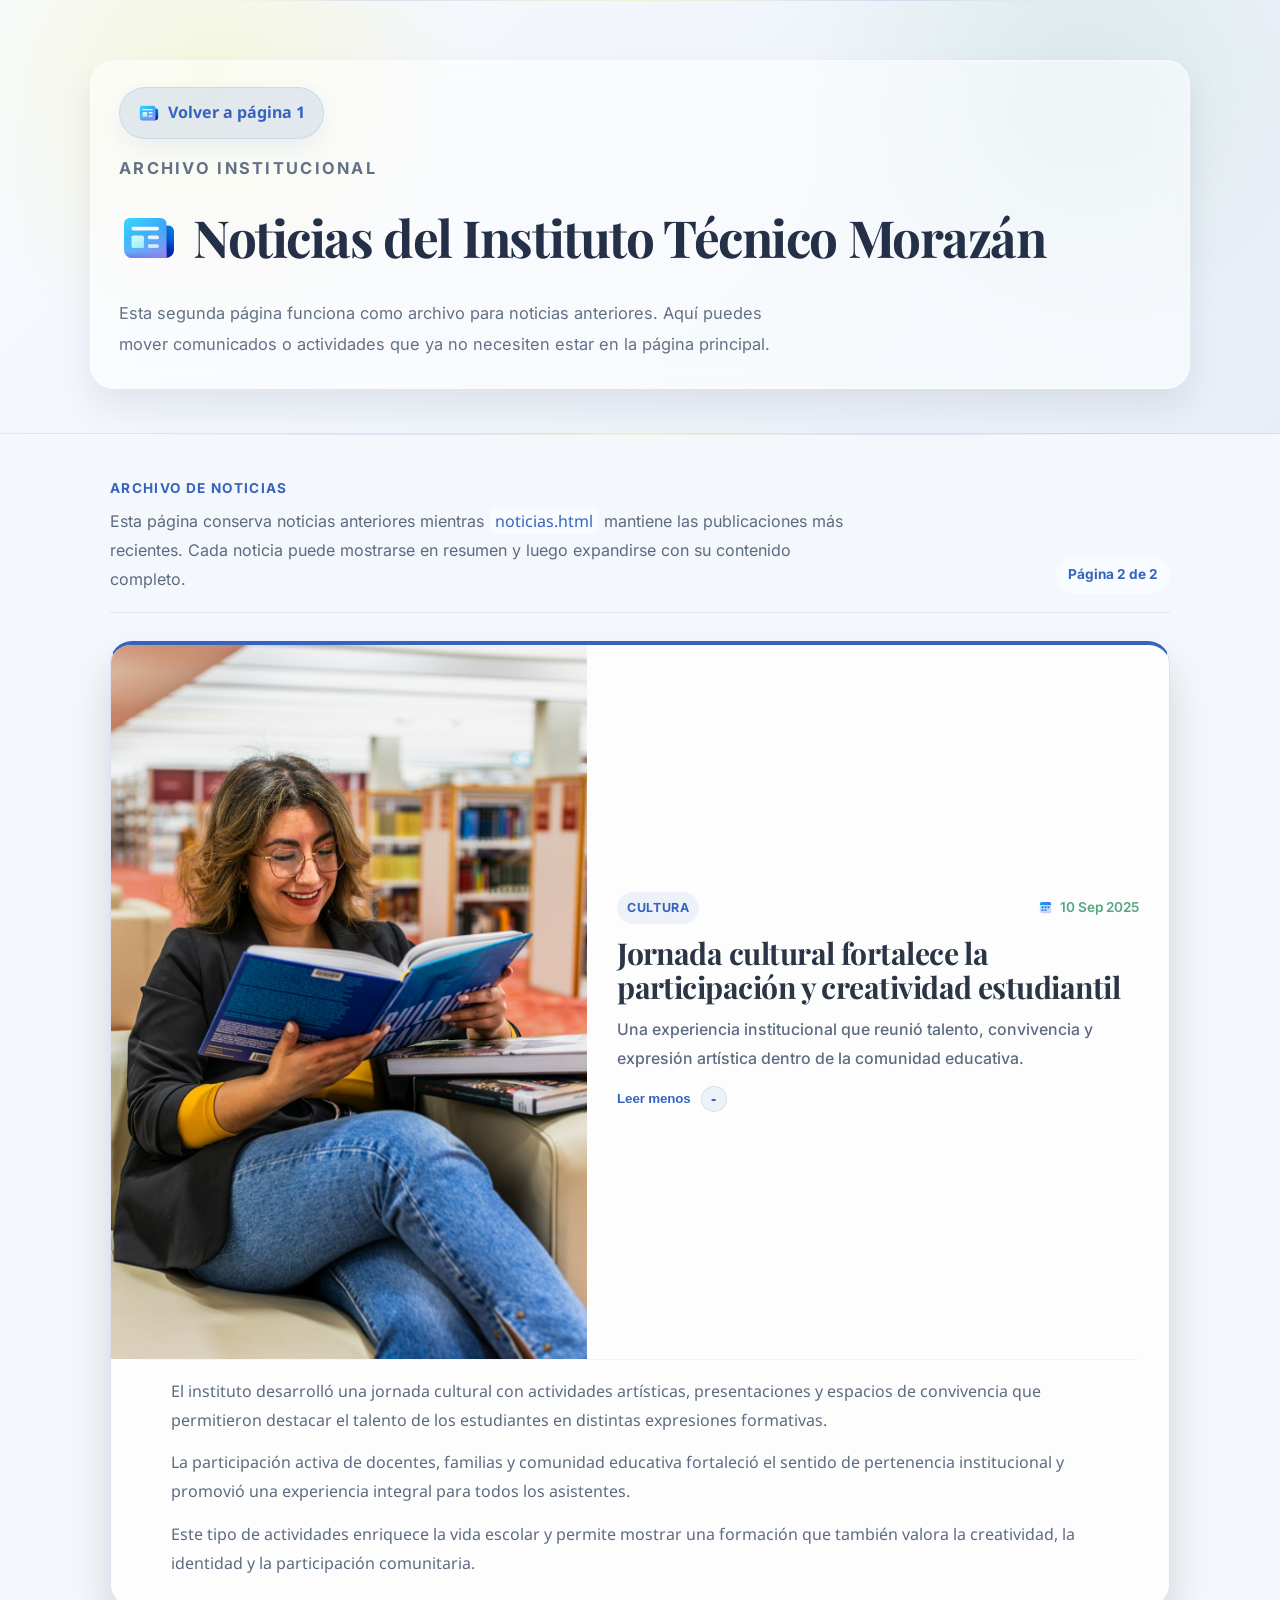
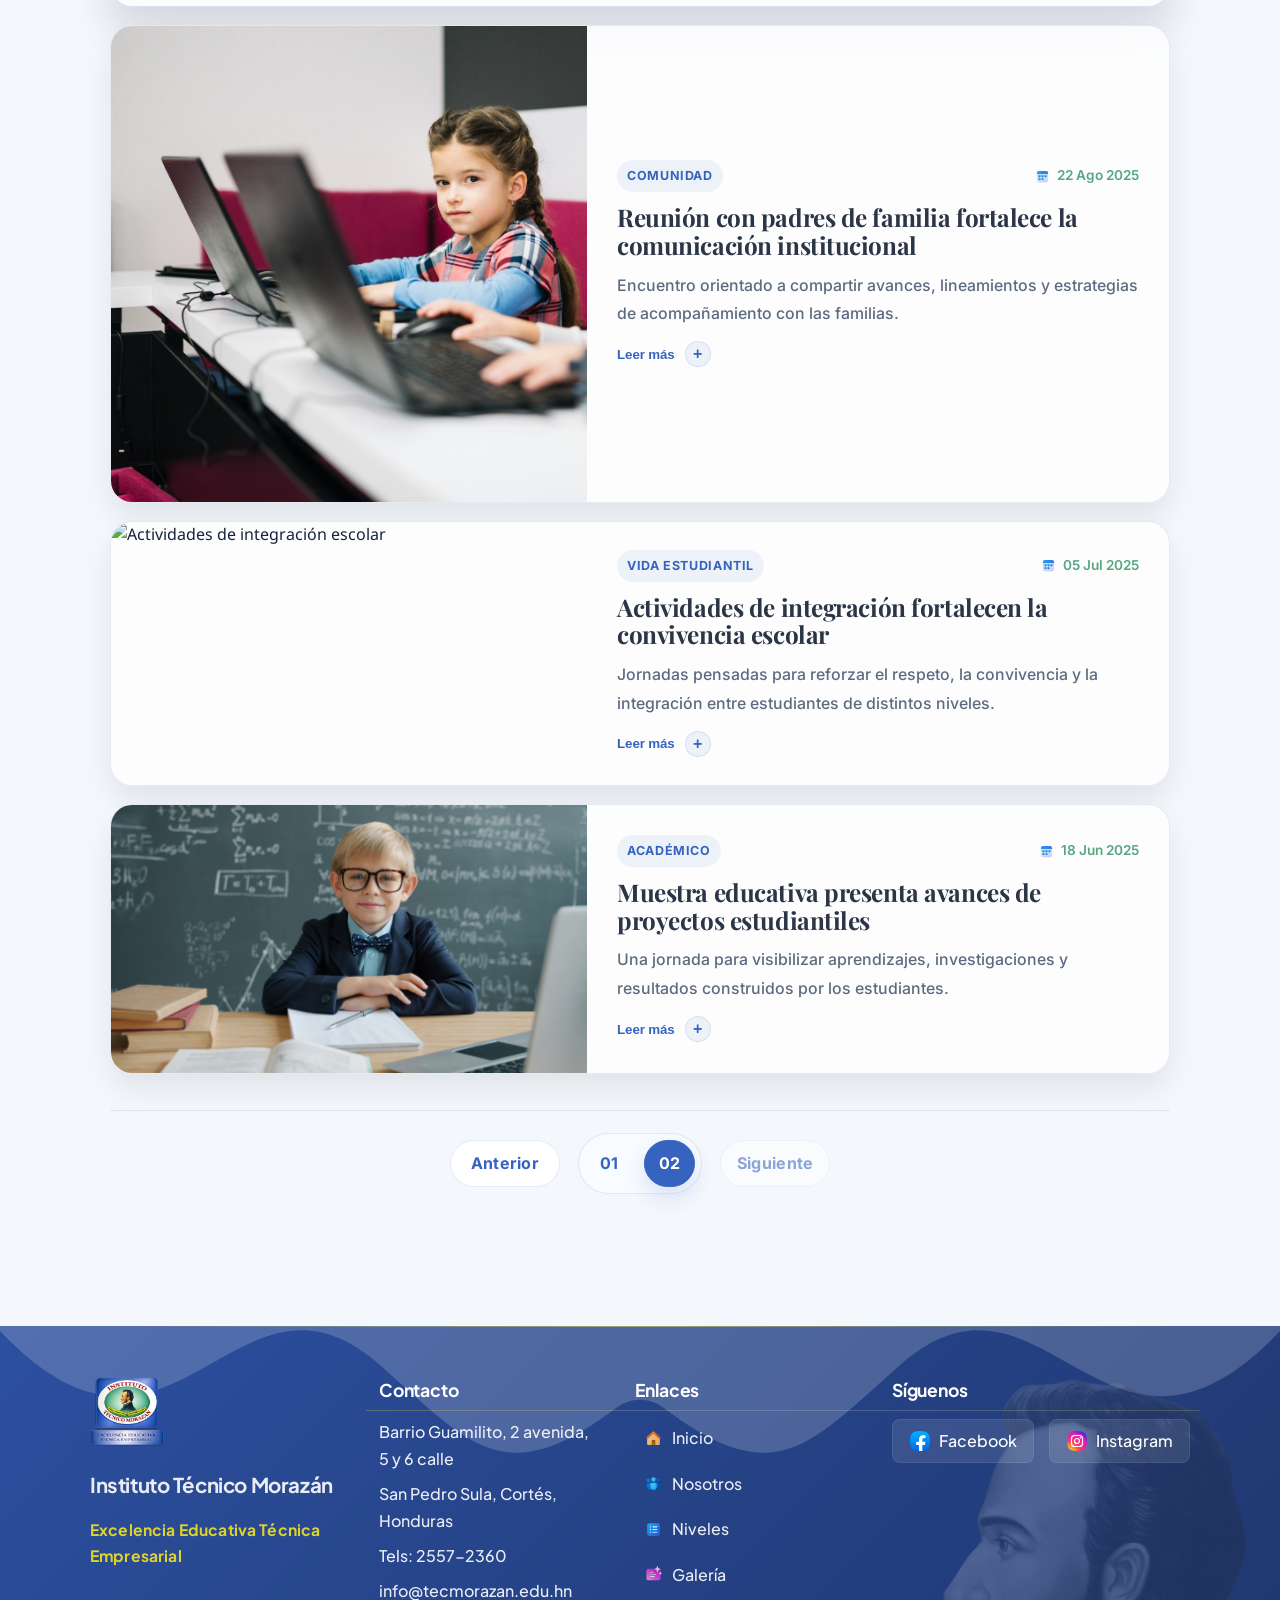
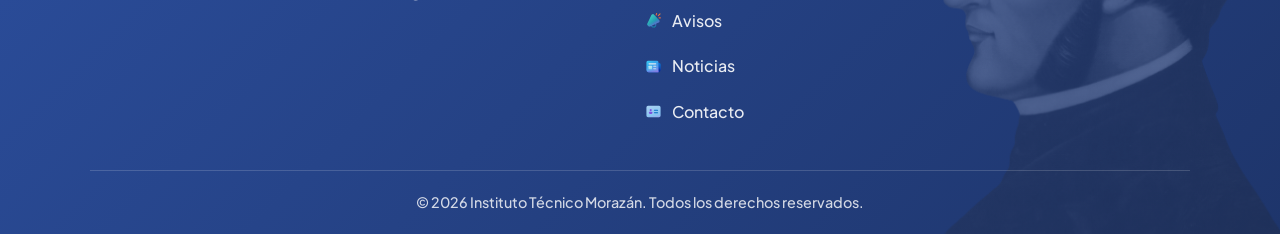
==== commit 12a5da76: "Add files via upload" ====
--- a/WebColegio/noticias-pagina-2.html
+++ b/WebColegio/noticias-pagina-2.html
@@ -9,14 +9,24 @@
     <script>
         document.documentElement.classList.add('js');
         try {
-            if (localStorage.getItem('theme') === 'dark') {
+            const urlTheme = new URLSearchParams(window.location.search).get('theme');
+            const storedTheme = localStorage.getItem('theme');
+            const activeTheme = urlTheme === 'dark' || urlTheme === 'light' ? urlTheme : storedTheme;
+
+            if (activeTheme === 'dark') {
                 document.documentElement.setAttribute('data-theme', 'dark');
+            } else {
+                document.documentElement.setAttribute('data-theme', 'light');
+            }
+
+            if (urlTheme === 'dark' || urlTheme === 'light') {
+                localStorage.setItem('theme', urlTheme);
             }
         } catch (error) {}
     </script>
     <link rel="stylesheet" href="css/styles.css">
 </head>
-<body>
+<body class="news-center-page">
 <main>
     <section class="page-hero">
         <div class="page-hero-inner">
@@ -41,7 +51,7 @@
             <article class="news-entry is-featured is-open">
                 <div class="news-entry-summary">
                     <div class="news-entry-media">
-                        <img src="img/galeria-1.jpg" alt="Jornada cultural institucional" loading="lazy">
+                        <img src="img/gallery/galeria-1.jpg" alt="Jornada cultural institucional" loading="lazy">
                     </div>
                     <div class="news-entry-copy">
                         <div class="noticia-meta">
@@ -65,7 +75,7 @@
             <article class="news-entry">
                 <div class="news-entry-summary">
                     <div class="news-entry-media">
-                        <img src="img/galeria-2.jpg" alt="Reunión de padres de familia" loading="lazy">
+                        <img src="img/gallery/galeria-2.jpg" alt="Reunión de padres de familia" loading="lazy">
                     </div>
                     <div class="news-entry-copy">
                         <div class="noticia-meta">
@@ -147,12 +157,14 @@
     </section>
 </main>
 
-<footer class="footer">
+<footer class="footer footer-news">
+    <img src="img/frame/frame.svg" alt="" class="footer-frame" aria-hidden="true">
     <div class="footer-content">
         <div class="footer-section">
             <div class="footer-brand">
                 <div class="footer-brand-copy">
                     <img src="img/LogoITM.png" alt="Logo ITM" class="footer-logo">
+                    <p class="footer-brand-name">Instituto Técnico Morazán</p>
                     <p class="footer-lema">Excelencia Educativa Técnica Empresarial</p>
                 </div>
             </div>
--- a/WebColegio/css/styles.css
+++ b/WebColegio/css/styles.css
@@ -42,6 +42,22 @@
     src: url("../fonts/SpaceGrotesk-Countdown.woff2") format("woff2");
     font-style: normal;
     font-weight: 600 700;
+    font-display: swap;
+}
+
+@font-face {
+    font-family: "Inter News";
+    src: url("../fonts/Inter-News.woff2") format("woff2");
+    font-style: normal;
+    font-weight: 400 800;
+    font-display: swap;
+}
+
+@font-face {
+    font-family: "Playfair Display News";
+    src: url("../fonts/PlayfairDisplay-News.woff2") format("woff2");
+    font-style: normal;
+    font-weight: 600 800;
     font-display: swap;
 }
 
@@ -111,6 +127,15 @@
     line-height: 1.6;
 }
 
+a,
+button,
+[role="button"],
+input,
+textarea,
+select {
+    -webkit-tap-highlight-color: transparent;
+}
+
 main > section {
     position: relative;
 }
@@ -306,6 +331,14 @@
     visibility: visible;
 }
 
+@media (hover: none) and (pointer: coarse) {
+    .has-tooltip:focus-visible::after,
+    .has-tooltip:focus-visible::before {
+        opacity: 0;
+        visibility: hidden;
+    }
+}
+
 .has-tooltip.tooltip-left::after,
 .has-tooltip.tooltip-left::before {
     left: auto;
@@ -496,11 +529,11 @@
     object-fit: contain;
     pointer-events: none;
     user-select: none;
-    z-index: 1;
+    z-index: 2;
     opacity: calc(0.06 + (var(--hero-student-progress, 0) * 0.88));
-    transform: translateY(calc(92px - (var(--hero-student-progress, 0) * 92px)));
+    transform: translateX(calc(-92px + (var(--hero-student-progress, 0) * 92px)));
     filter: drop-shadow(0 22px 34px rgba(8, 16, 30, 0.22)) saturate(0.96);
-    transition: opacity 0.2s linear, transform 0.2s linear;
+    will-change: transform, opacity;
 }
 
 .hero-copy > *:not(.hero-student-figure) {
@@ -523,11 +556,11 @@
     text-align: left;
     box-shadow: 0 10px 24px rgba(8, 18, 34, 0.14);
     backdrop-filter: blur(12px);
-    transition: opacity 0.22s var(--motion-ease);
-}
-
-.hero-copy.is-switching .hero-seasonal-note {
-    opacity: 0;
+}
+
+.hero-seasonal-note span {
+    display: block;
+    opacity: 1;
 }
 
 .hero-kicker {
@@ -549,6 +582,28 @@
     max-width: 10.8ch;
 }
 
+.js .hero-title-intro {
+    opacity: 0;
+    transform: translate3d(0, 34px, 0);
+    will-change: opacity, transform;
+}
+
+.hero-title-intro.is-visible {
+    animation: heroTitleLift 0.82s cubic-bezier(0.22, 1, 0.36, 1) forwards;
+}
+
+@keyframes heroTitleLift {
+    from {
+        opacity: 0;
+        transform: translate3d(0, 34px, 0);
+    }
+
+    to {
+        opacity: 1;
+        transform: translate3d(0, 0, 0);
+    }
+}
+
 .hero-lema {
     font-size: 1rem;
     color: var(--accent);
@@ -599,6 +654,7 @@
     display: grid;
     gap: 0;
     padding: 8px 6px 128px 0;
+    isolation: isolate;
 }
 
 .hero-image-frame {
@@ -608,6 +664,7 @@
     border-radius: 34px;
     box-shadow: 0 38px 68px rgba(10, 18, 34, 0.32);
     border: 1px solid rgba(255, 255, 255, 0.16);
+    z-index: 1;
 }
 
 .hero-image-frame::after {
@@ -618,14 +675,28 @@
         linear-gradient(180deg, rgba(8, 18, 34, 0.02), rgba(8, 18, 34, 0.38)),
         linear-gradient(90deg, rgba(255, 255, 255, 0.06), transparent 24%);
     pointer-events: none;
+    z-index: 2;
 }
 
 .hero-image-frame img {
+    position: absolute;
+    inset: 0;
     width: 100%;
     height: 100%;
     object-fit: cover;
     display: block;
-    transform: scale(1);
+    transform: translate3d(0, 0, 0);
+    backface-visibility: hidden;
+}
+
+#heroMainImage {
+    z-index: 0;
+}
+
+#heroMainImageNext {
+    z-index: 1;
+    transform: translate3d(100%, 0, 0);
+    visibility: hidden;
 }
 
 .hero-support-card {
@@ -642,6 +713,7 @@
     backface-visibility: hidden;
     transform: translateZ(0);
     isolation: isolate;
+    z-index: 4;
 }
 
 .hero-image-dots {
@@ -698,13 +770,21 @@
 }
 
 .hero-image-frame img {
-    transition: opacity 0.38s var(--motion-ease), transform 0.5s var(--motion-ease), filter 0.38s var(--motion-ease);
-    will-change: opacity, transform;
-}
-
-.hero-image-frame.is-switching img {
-    opacity: 0;
-    filter: saturate(0.96);
+    transition: transform 0.56s ease-out;
+    will-change: transform;
+}
+
+.hero-image-frame.is-resetting #heroMainImageNext {
+    transition: none;
+}
+
+.hero-image-frame.is-switching #heroMainImage {
+    transform: translate3d(0, 0, 0);
+}
+
+.hero-image-frame.is-switching #heroMainImageNext {
+    visibility: visible;
+    transform: translate3d(0, 0, 0);
 }
 
 .hero-support-content {
@@ -926,14 +1006,18 @@
     border-radius: var(--radius);
     margin-bottom: 15px;
     overflow: hidden;
+    border: 1px solid rgba(54, 99, 191, 0.08);
+    transition: border-color var(--motion-duration-base) var(--motion-ease), box-shadow var(--motion-duration-base) var(--motion-ease);
 }
 
 .card-image.image-rounded img {
     border-radius: var(--radius);
 }
 
-.card:hover .card-image.image-rounded img {
-    transform: scale(var(--motion-scale-hover));
+.card:hover .card-image.image-rounded,
+.card:focus-within .card-image.image-rounded {
+    border-color: rgba(54, 99, 191, 0.2);
+    box-shadow: inset 0 0 0 1px rgba(54, 99, 191, 0.08);
 }
 
 .card-content h3 {
@@ -989,6 +1073,61 @@
 .nivel-card p {
     margin-bottom: 0;
     line-height: 1.72;
+}
+
+.nivel-card-grouped .card-content {
+    gap: 14px;
+}
+
+.nivel-subgrid {
+    display: grid;
+    grid-template-columns: repeat(3, minmax(0, 1fr));
+    gap: 12px;
+    margin-top: 4px;
+}
+
+.nivel-mini-card {
+    display: grid;
+    gap: 4px;
+    padding: 14px 12px;
+    border-radius: 16px;
+    background: rgba(54, 99, 191, 0.08);
+    border: 1px solid rgba(54, 99, 191, 0.12);
+    text-align: center;
+}
+
+.nivel-mini-label {
+    font-size: 0.72rem;
+    font-weight: 700;
+    letter-spacing: 0.08em;
+    text-transform: uppercase;
+    color: var(--primary);
+    opacity: 0.8;
+}
+
+.nivel-mini-card strong {
+    font-family: var(--font-heading);
+    font-size: 1.18rem;
+    color: var(--primary-dark);
+    letter-spacing: -0.02em;
+}
+
+.nivel-highlight-list {
+    display: flex;
+    flex-wrap: wrap;
+    gap: 10px;
+    margin-top: 4px;
+}
+
+.nivel-highlight-list span {
+    display: inline-flex;
+    align-items: center;
+    padding: 9px 12px;
+    border-radius: 999px;
+    background: rgba(86, 166, 129, 0.1);
+    color: var(--success);
+    font-size: 0.84rem;
+    font-weight: 700;
 }
 
 /* LISTA - AVISOS */
@@ -1101,12 +1240,23 @@
 .noticia-fecha {
     display: inline-flex;
     align-items: center;
+    gap: 7px;
     font-size: 0.85rem;
     color: var(--success);
     font-weight: 600;
 }
 
+.noticia-fecha::before {
+    content: "";
+    width: 15px;
+    height: 15px;
+    flex-shrink: 0;
+    background: url("../img/icons/calendario.svg") center/contain no-repeat;
+    opacity: 0.9;
+}
+
 .news-grid {
+    grid-template-columns: repeat(2, minmax(0, 1fr));
     align-items: stretch;
 }
 
@@ -1290,19 +1440,24 @@
 }
 
 .page-kicker {
-    color: var(--primary);
-    font-size: 0.88rem;
+    font-family: "Inter News", var(--font-ui);
+    color: color-mix(in srgb, var(--primary) 76%, #5b6678 24%);
+    font-size: 0.82rem;
     font-weight: 700;
-    letter-spacing: 0.1em;
+    letter-spacing: 0.14em;
     text-transform: uppercase;
+    margin-bottom: 10px;
+    opacity: 0.92;
 }
 
 .page-hero h1 {
-    font-family: var(--font-heading);
-    color: var(--primary);
+    font-family: "Playfair Display News", var(--font-heading);
+    color: #233047;
     font-size: clamp(2.2rem, 4vw, 3.4rem);
-    line-height: 1.08;
-    letter-spacing: -0.02em;
+    line-height: 1.02;
+    letter-spacing: -0.028em;
+    margin-bottom: 16px;
+    text-wrap: balance;
 }
 
 .page-title-with-icon {
@@ -1320,9 +1475,12 @@
 }
 
 .page-hero p {
+    font-family: "Inter News", var(--font-body);
     max-width: 68ch;
     color: var(--text-light);
-    line-height: 1.8;
+    font-size: 1.02rem;
+    line-height: 1.9;
+    opacity: 0.96;
 }
 
 .news-page {
@@ -1373,24 +1531,28 @@
 }
 
 .news-entry-copy {
+    font-family: "Inter News", var(--font-body);
     display: grid;
     align-content: center;
-    gap: 14px;
-    padding: 26px 28px;
+    gap: 12px;
+    padding: 28px 30px;
 }
 
 .news-entry-copy h3 {
-    color: var(--primary);
-    font-size: 1.4rem;
-    line-height: 1.16;
+    font-family: "Playfair Display News", var(--font-heading);
+    color: #2b3546;
+    font-size: 1.52rem;
+    line-height: 1.14;
+    letter-spacing: -0.018em;
     margin: 0;
 }
 
 .news-entry-intro {
-    color: var(--text);
-    font-size: 1rem;
-    font-weight: 600;
-    line-height: 1.7;
+    color: var(--text-light);
+    font-size: 0.99rem;
+    font-weight: 500;
+    line-height: 1.82;
+    max-width: 58ch;
 }
 
 .news-expand-link {
@@ -1430,25 +1592,49 @@
 }
 
 .news-entry-body {
+    position: relative;
     max-height: 0;
     overflow: hidden;
-    padding: 0 28px;
+    padding: 0 30px;
     color: var(--text-light);
-    border-top: 1px solid transparent;
-    margin: 0 28px 0;
+    margin: 0 30px 0;
     will-change: max-height;
-    transition: max-height 0.42s var(--motion-ease), border-top-color 0.24s var(--motion-ease);
+    transition: max-height 0.56s cubic-bezier(0.22, 1, 0.36, 1), padding-top 0.3s ease;
+}
+
+.news-entry-body::before {
+    content: "";
+    position: absolute;
+    top: 0;
+    left: 0;
+    right: 0;
+    height: 1px;
+    background: rgba(54, 99, 191, 0.05);
+    opacity: 0;
+    transition: opacity 0.24s ease;
 }
 
 .news-entry-body-inner {
     display: grid;
     gap: 14px;
-    padding: 22px 0 28px;
+    padding: 14px 0 28px;
     line-height: 1.8;
+    opacity: 0;
+    transform: translateY(14px);
+    transition: opacity 0.42s ease-out, transform 0.48s cubic-bezier(0.22, 1, 0.36, 1);
 }
 
 .news-entry.is-open .news-entry-body {
-    border-top-color: rgba(54, 99, 191, 0.08);
+    padding-top: 4px;
+}
+
+.news-entry.is-open .news-entry-body::before {
+    opacity: 1;
+}
+
+.news-entry.is-open .news-entry-body-inner {
+    opacity: 1;
+    transform: translateY(0);
 }
 
 .news-entry-body-inner p {
@@ -1460,7 +1646,7 @@
 }
 
 .news-entry.is-featured .news-entry-copy h3 {
-    font-size: 1.7rem;
+    font-size: 1.88rem;
 }
 
 .news-page-topbar {
@@ -1474,6 +1660,7 @@
 }
 
 .news-archive-label {
+    font-family: "Inter News", var(--font-ui);
     color: var(--primary);
     font-size: 0.85rem;
     font-weight: 700;
@@ -1483,6 +1670,7 @@
 }
 
 .news-archive-description {
+    font-family: "Inter News", var(--font-body);
     max-width: 74ch;
     color: var(--text-light);
     line-height: 1.8;
@@ -1497,6 +1685,7 @@
 }
 
 .news-page-status {
+    font-family: "Inter News", var(--font-ui);
     display: inline-flex;
     align-items: center;
     justify-content: center;
@@ -1509,6 +1698,15 @@
     white-space: nowrap;
 }
 
+.footer-news {
+    margin-top: 72px;
+    padding-top: 56px;
+}
+
+.footer-news .footer-content {
+    max-width: 1100px;
+}
+
 .news-pagination {
     display: flex;
     justify-content: center;
@@ -1531,6 +1729,7 @@
 }
 
 .pagination-link {
+    font-family: "Inter News", var(--font-ui);
     display: inline-flex;
     align-items: center;
     justify-content: center;
@@ -1659,10 +1858,16 @@
 .contact-item strong {
     font-family: var(--font-body);
     color: var(--primary);
-    display: block;
+    display: inline-flex;
+    align-items: center;
+    gap: 8px;
     margin-bottom: 5px;
     font-weight: 700;
     letter-spacing: -0.01em;
+}
+
+.contact-item strong svg {
+    flex-shrink: 0;
 }
 
 .contact-item p {
@@ -1819,6 +2024,18 @@
     opacity: 0.8;
 }
 
+.footer-frame {
+    position: absolute;
+    left: 0;
+    top: 0;
+    width: 100%;
+    height: auto;
+    display: block;
+    opacity: 0.18;
+    pointer-events: none;
+    filter: brightness(0) invert(1);
+}
+
 .footer-content {
     max-width: 1100px;
     margin: 0 auto;
@@ -1829,17 +2046,46 @@
     z-index: 1;
 }
 
+@media (min-width: 1024px) {
+    .footer-content {
+        grid-template-columns: 1.15fr 1fr 1fr 1fr;
+    }
+
+    .footer-content::after {
+        content: "";
+        position: absolute;
+        top: 34px;
+        left: calc(25.8% - 8px);
+        right: -10px;
+        height: 1px;
+        background: linear-gradient(90deg, rgba(242, 228, 29, 0.34), rgba(255, 255, 255, 0.24), rgba(242, 228, 29, 0.28));
+        opacity: 0.72;
+        pointer-events: none;
+    }
+}
+
 .footer-brand {
     display: block;
 }
 
 .footer-brand-copy {
     min-width: 0;
+    display: grid;
+    gap: 6px;
 }
 
 .footer-logo {
-    height: 60px;
-    margin-bottom: 15px;
+    height: 74px;
+    margin-bottom: 12px;
+}
+
+.footer-brand-name {
+    font-family: var(--font-heading);
+    color: var(--white);
+    font-size: 1.28rem;
+    font-weight: 700;
+    letter-spacing: -0.02em;
+    line-height: 1.1;
 }
 
 .footer-morazan {
@@ -1859,8 +2105,10 @@
 .footer-lema {
     font-family: var(--font-ui);
     color: var(--accent);
-    font-weight: 600;
-    font-size: 0.9rem;
+    font-weight: 700;
+    font-size: 0.98rem;
+    line-height: 1.5;
+    letter-spacing: 0.01em;
 }
 
 .footer-section h4 {
@@ -1933,6 +2181,16 @@
 .footer-section nav a:hover .footer-link-icon,
 .footer-section nav a:focus-visible .footer-link-icon {
     filter: none;
+}
+
+@media (hover: none) and (pointer: coarse) {
+    .footer-section nav a:focus-visible::after {
+        transform: scaleX(0);
+    }
+
+    .footer-section nav a:focus-visible .footer-link-icon {
+        filter: var(--theme-icon-filter);
+    }
 }
 
 .footer-social {
@@ -2032,6 +2290,8 @@
     width: 52px;
     height: 52px;
     border-radius: 50%;
+    appearance: none;
+    -webkit-appearance: none;
     background: rgba(255, 255, 255, 0.98);
     color: var(--primary);
     border: 1px solid rgba(54, 99, 191, 0.22);
@@ -2069,6 +2329,8 @@
     width: 56px;
     height: 56px;
     border-radius: 50%;
+    appearance: none;
+    -webkit-appearance: none;
     background: rgba(37, 211, 102, 0.94);
     color: var(--white);
     display: flex;
@@ -2189,6 +2451,13 @@
     .hero-copy {
         padding: 24px 22px 24px;
         border-radius: 24px;
+        backdrop-filter: none;
+        -webkit-backdrop-filter: none;
+        overflow: visible;
+    }
+
+    .hero-copy::after {
+        display: none;
     }
 
     .hero-student-figure {
@@ -2199,6 +2468,7 @@
         width: 100%;
         padding: 12px 16px;
         border-radius: 16px;
+        backdrop-filter: none;
     }
 
     .hero-media {
@@ -2241,9 +2511,17 @@
         grid-template-columns: 1fr;
     }
 
+    .news-grid {
+        grid-template-columns: 1fr;
+    }
+
     .noticia-card-featured .card-content {
         padding: 20px 0 0;
         align-content: start;
+    }
+
+    .nivel-subgrid {
+        grid-template-columns: 1fr;
     }
 
     .noticia-card-featured h3 {
@@ -2546,6 +2824,20 @@
     background: linear-gradient(180deg, rgba(25, 38, 58, 0.94), rgba(29, 43, 66, 0.98));
 }
 
+[data-theme="dark"] .nivel-mini-card {
+    background: rgba(127, 158, 241, 0.1);
+    border-color: rgba(127, 158, 241, 0.14);
+}
+
+[data-theme="dark"] .nivel-mini-card strong {
+    color: var(--text);
+}
+
+[data-theme="dark"] .nivel-highlight-list span {
+    background: rgba(86, 166, 129, 0.14);
+    color: #b9e6cd;
+}
+
 [data-theme="dark"] .nivel-badge {
     background: rgba(127, 158, 241, 0.14);
     color: var(--primary-light);
@@ -2647,9 +2939,24 @@
 }
 
 [data-theme="dark"] .news-entry-copy h3,
-[data-theme="dark"] .news-entry-intro,
 [data-theme="dark"] .news-expand-link {
     color: var(--text);
+}
+
+[data-theme="dark"] .news-entry-intro {
+    color: var(--text-light);
+}
+
+[data-theme="dark"] .page-hero h1 {
+    color: #eef3fb;
+}
+
+[data-theme="dark"] .page-kicker {
+    color: color-mix(in srgb, var(--primary-light) 74%, #d7deea 26%);
+}
+
+[data-theme="dark"] .news-entry-copy h3 {
+    color: #f0f4fb;
 }
 
 [data-theme="dark"] .news-expand-link::after {
@@ -2659,7 +2966,10 @@
 
 [data-theme="dark"] .news-entry-body {
     color: var(--text-light);
-    border-top-color: rgba(127, 158, 241, 0.12);
+}
+
+[data-theme="dark"] .news-entry-body::before {
+    background: rgba(127, 158, 241, 0.08);
 }
 
 [data-theme="dark"] .page-hero {
@@ -2727,6 +3037,10 @@
     border-top: 1px solid var(--border-subtle);
 }
 
+[data-theme="dark"] .footer-frame {
+    opacity: 0.12;
+}
+
 [data-theme="dark"] .footer h4 {
     color: var(--text);
 }
@@ -2822,6 +3136,10 @@
     background: rgba(127, 158, 241, 0.08);
 }
 
+[data-theme="dark"] .faq-item.active .faq-question {
+    background: rgba(127, 158, 241, 0.08);
+}
+
 [data-theme="dark"] .faq-icon {
     background: rgba(127, 158, 241, 0.12);
     border-color: rgba(127, 158, 241, 0.16);
@@ -2847,6 +3165,47 @@
     background: rgba(127, 158, 241, 0.12);
     border-color: rgba(127, 158, 241, 0.16);
     color: var(--primary-light);
+}
+
+[data-theme="dark"] .career-points {
+    color: var(--text);
+}
+
+[data-theme="dark"] .career-points li::marker {
+    color: #f5e83b;
+}
+
+[data-theme="dark"] .career-highlight {
+    background: rgba(127, 158, 241, 0.1);
+    color: var(--text);
+}
+
+[data-theme="dark"] .careers-cta {
+    color: var(--text);
+    background: linear-gradient(180deg, rgba(25, 38, 58, 0.92), rgba(18, 28, 44, 0.96));
+    border-color: rgba(127, 158, 241, 0.14);
+    box-shadow: 0 18px 34px rgba(0, 0, 0, 0.18);
+}
+
+[data-theme="dark"] .careers-cta::before {
+    background: linear-gradient(180deg, rgba(25, 38, 58, 0.92), rgba(18, 28, 44, 0.96));
+    border-left-color: rgba(127, 158, 241, 0.14);
+    border-bottom-color: rgba(127, 158, 241, 0.14);
+}
+
+[data-theme="dark"] .careers-cta-bot {
+    filter: drop-shadow(0 12px 22px rgba(0, 0, 0, 0.24));
+}
+
+[data-theme="dark"] .careers-cta-bot-wrap::before {
+    background: radial-gradient(circle, rgba(242, 228, 29, 0.28), rgba(127, 158, 241, 0.16) 58%, transparent 72%);
+}
+
+@media (max-width: 640px) {
+    [data-theme="dark"] .careers-cta::before {
+        border-top-color: rgba(127, 158, 241, 0.14);
+        border-left-color: rgba(127, 158, 241, 0.14);
+    }
 }
 
 [data-theme="dark"] .gallery-item {
@@ -2894,8 +3253,11 @@
 }
 
 [data-theme="dark"] .testimonial-quote-mark {
-    color: var(--primary-light);
     opacity: 0.24;
+}
+
+[data-theme="dark"] .testimonial-quote-mark img {
+    filter: var(--theme-icon-filter);
 }
 
 [data-theme="dark"] .testimonials-header {
@@ -3375,6 +3737,10 @@
     background: rgba(54, 99, 191, 0.06);
 }
 
+.faq-item.active .faq-question {
+    background: rgba(54, 99, 191, 0.06);
+}
+
 .faq-question span {
     flex: 1;
     padding-right: 0;
@@ -3410,7 +3776,7 @@
     color: var(--text-light);
     line-height: 1.78;
     border-top: 1px solid rgba(54, 99, 191, 0.08);
-    margin-top: 2px;
+    margin-top: 0;
     padding-top: 18px;
 }
 
@@ -3427,6 +3793,7 @@
     display: grid;
     grid-template-columns: repeat(auto-fit, minmax(300px, 1fr));
     gap: 25px;
+    margin-bottom: 26px;
 }
 
 .career-card {
@@ -3488,6 +3855,33 @@
     margin-bottom: 0;
 }
 
+.career-points {
+    display: grid;
+    gap: 8px;
+    padding-left: 18px;
+    margin: 0;
+    color: var(--text);
+}
+
+.career-points li {
+    line-height: 1.62;
+    padding-left: 2px;
+}
+
+.career-points li::marker {
+    color: var(--accent);
+    font-size: 1.18em;
+}
+
+.career-highlight {
+    padding: 12px 14px;
+    border-radius: 14px;
+    background: rgba(54, 99, 191, 0.06);
+    color: var(--primary-dark);
+    font-weight: 600;
+    line-height: 1.65;
+}
+
 .career-duration {
     display: inline-flex;
     align-items: center;
@@ -3502,6 +3896,121 @@
     font-weight: 700;
 }
 
+.careers-cta-bubble {
+    max-width: 920px;
+    margin: 0 auto;
+    display: grid;
+    grid-template-columns: auto minmax(0, 1fr);
+    align-items: end;
+    gap: 18px;
+}
+
+.careers-cta-bot {
+    width: clamp(74px, 8vw, 102px);
+    height: auto;
+    display: block;
+    align-self: end;
+    filter: drop-shadow(0 10px 18px rgba(12, 22, 40, 0.12));
+    animation: botFloat 3.8s ease-in-out infinite;
+}
+
+.careers-cta-bot-wrap {
+    position: relative;
+    display: inline-flex;
+    align-items: center;
+    justify-content: center;
+}
+
+.careers-cta-bot-wrap::before {
+    content: "";
+    position: absolute;
+    inset: 10px;
+    border-radius: 50%;
+    background: radial-gradient(circle, rgba(242, 228, 29, 0.34), rgba(54, 99, 191, 0.08) 58%, transparent 72%);
+    filter: blur(10px);
+    opacity: 0.9;
+    animation: botGlowPulse 3.8s ease-in-out infinite;
+}
+
+@keyframes botFloat {
+    0%, 100% {
+        transform: translateY(0);
+    }
+
+    50% {
+        transform: translateY(-8px);
+    }
+}
+
+@keyframes botGlowPulse {
+    0%, 100% {
+        opacity: 0.72;
+        transform: scale(0.96);
+    }
+
+    50% {
+        opacity: 1;
+        transform: scale(1.04);
+    }
+}
+
+.careers-cta {
+    position: relative;
+    margin: 0;
+    padding: 20px 24px;
+    text-align: left;
+    font-family: var(--font-heading);
+    font-size: clamp(1.08rem, 2vw, 1.42rem);
+    line-height: 1.55;
+    color: var(--primary-dark);
+    letter-spacing: -0.018em;
+    background: linear-gradient(180deg, rgba(255, 255, 255, 0.98), rgba(246, 249, 255, 0.98));
+    border: 1px solid rgba(54, 99, 191, 0.1);
+    border-radius: 22px;
+    box-shadow: 0 18px 34px rgba(12, 22, 40, 0.08);
+}
+
+.careers-cta::before {
+    content: "";
+    position: absolute;
+    left: -12px;
+    bottom: 18px;
+    width: 24px;
+    height: 24px;
+    background: linear-gradient(180deg, rgba(255, 255, 255, 0.98), rgba(246, 249, 255, 0.98));
+    border-left: 1px solid rgba(54, 99, 191, 0.1);
+    border-bottom: 1px solid rgba(54, 99, 191, 0.1);
+    transform: rotate(45deg);
+}
+
+.careers-cta-actions {
+    display: flex;
+    justify-content: center;
+    margin-top: 18px;
+}
+
+@media (max-width: 640px) {
+    .careers-cta-bubble {
+        grid-template-columns: 1fr;
+        justify-items: center;
+        gap: 10px;
+    }
+
+    .careers-cta {
+        text-align: center;
+    }
+
+    .careers-cta::before {
+        left: 50%;
+        top: -12px;
+        bottom: auto;
+        border-left: 1px solid rgba(54, 99, 191, 0.1);
+        border-bottom: none;
+        border-top: 1px solid rgba(54, 99, 191, 0.1);
+        transform: translateX(-50%) rotate(45deg);
+    }
+}
+
 /* ============================================
    CALENDARIO DE EVENTOS
    ============================================ */
@@ -3633,9 +4142,37 @@
 
 .gallery-grid {
     display: grid;
-    grid-template-columns: repeat(auto-fit, minmax(250px, 1fr));
     gap: 20px;
-    grid-auto-flow: dense;
+    grid-template-columns: 1fr;
+}
+
+.gallery-secondary-grid {
+    display: grid;
+    grid-template-columns: 1fr;
+    gap: 20px;
+}
+
+.gallery-item-featured {
+    min-height: 420px;
+    aspect-ratio: auto;
+}
+
+@media (min-width: 900px) {
+    .gallery-grid {
+        grid-template-columns: minmax(320px, 1.12fr) minmax(0, 1fr);
+        align-items: stretch;
+    }
+
+    .gallery-secondary-grid {
+        grid-template-columns: repeat(3, minmax(0, 1fr));
+        align-content: start;
+    }
+}
+
+@media (min-width: 600px) and (max-width: 899px) {
+    .gallery-secondary-grid {
+        grid-template-columns: repeat(2, minmax(0, 1fr));
+    }
 }
 
 .gallery-item {
@@ -3655,22 +4192,10 @@
     transition: transform var(--motion-duration-base) var(--motion-ease), box-shadow var(--motion-duration-base) var(--motion-ease), border-color var(--motion-duration-base) var(--motion-ease);
 }
 
-.gallery-item:first-child {
-    grid-column: span 2;
-    grid-row: span 2;
-    aspect-ratio: auto;
-    min-height: 420px;
-}
-
 .gallery-item img {
     width: 100%;
     height: 100%;
     object-fit: cover;
-    transition: transform var(--motion-duration-base) var(--motion-ease);
-}
-
-.gallery-item:hover img {
-    transform: scale(var(--motion-scale-hover));
 }
 
 .gallery-item:hover {
@@ -3742,7 +4267,10 @@
 }
 
 .gallery-item:focus-visible img {
-    transform: scale(var(--motion-scale-hover));
+}
+
+.gallery-item:active .gallery-overlay {
+    opacity: 1;
 }
 
 /* ============================================
@@ -3814,9 +4342,30 @@
    TESTIMONIOS
    ============================================ */
 .testimonials-section {
+    position: relative;
     max-width: 100%;
     background: var(--bg-alt);
     padding: 60px 20px;
+    overflow: hidden;
+}
+
+.testimonials-section::before {
+    content: "";
+    position: absolute;
+    top: 40px;
+    left: 50%;
+    width: min(1220px, 100vw);
+    height: 760px;
+    background: url("../img/background/spectrum-gradient.svg") center/cover no-repeat;
+    opacity: 0.34;
+    transform: translateX(-50%);
+    filter: blur(14px) saturate(1.04);
+    pointer-events: none;
+}
+
+.testimonials-section > * {
+    position: relative;
+    z-index: 1;
 }
 
 .testimonials-section h2 {
@@ -3836,6 +4385,7 @@
     max-width: 980px;
     margin: 0 auto;
     padding: 0;
+    backdrop-filter: blur(2px);
 }
 
 .testimonials-header {
@@ -3928,11 +4478,18 @@
 }
 
 .testimonial-quote-mark {
-    font-size: 6rem;
-    line-height: 0.8;
-    color: var(--primary);
-    opacity: 0.16;
+    width: 68px;
+    height: 68px;
+    opacity: 0.22;
     margin-bottom: 16px;
+}
+
+.testimonial-quote-mark img {
+    width: 100%;
+    height: 100%;
+    display: block;
+    object-fit: contain;
+    filter: var(--theme-icon-filter);
 }
 
 .testimonial-text {
@@ -4203,7 +4760,8 @@
     }
 
     .testimonial-quote-mark {
-        font-size: 4.5rem;
+        width: 56px;
+        height: 56px;
     }
 
     .testimonial-card {
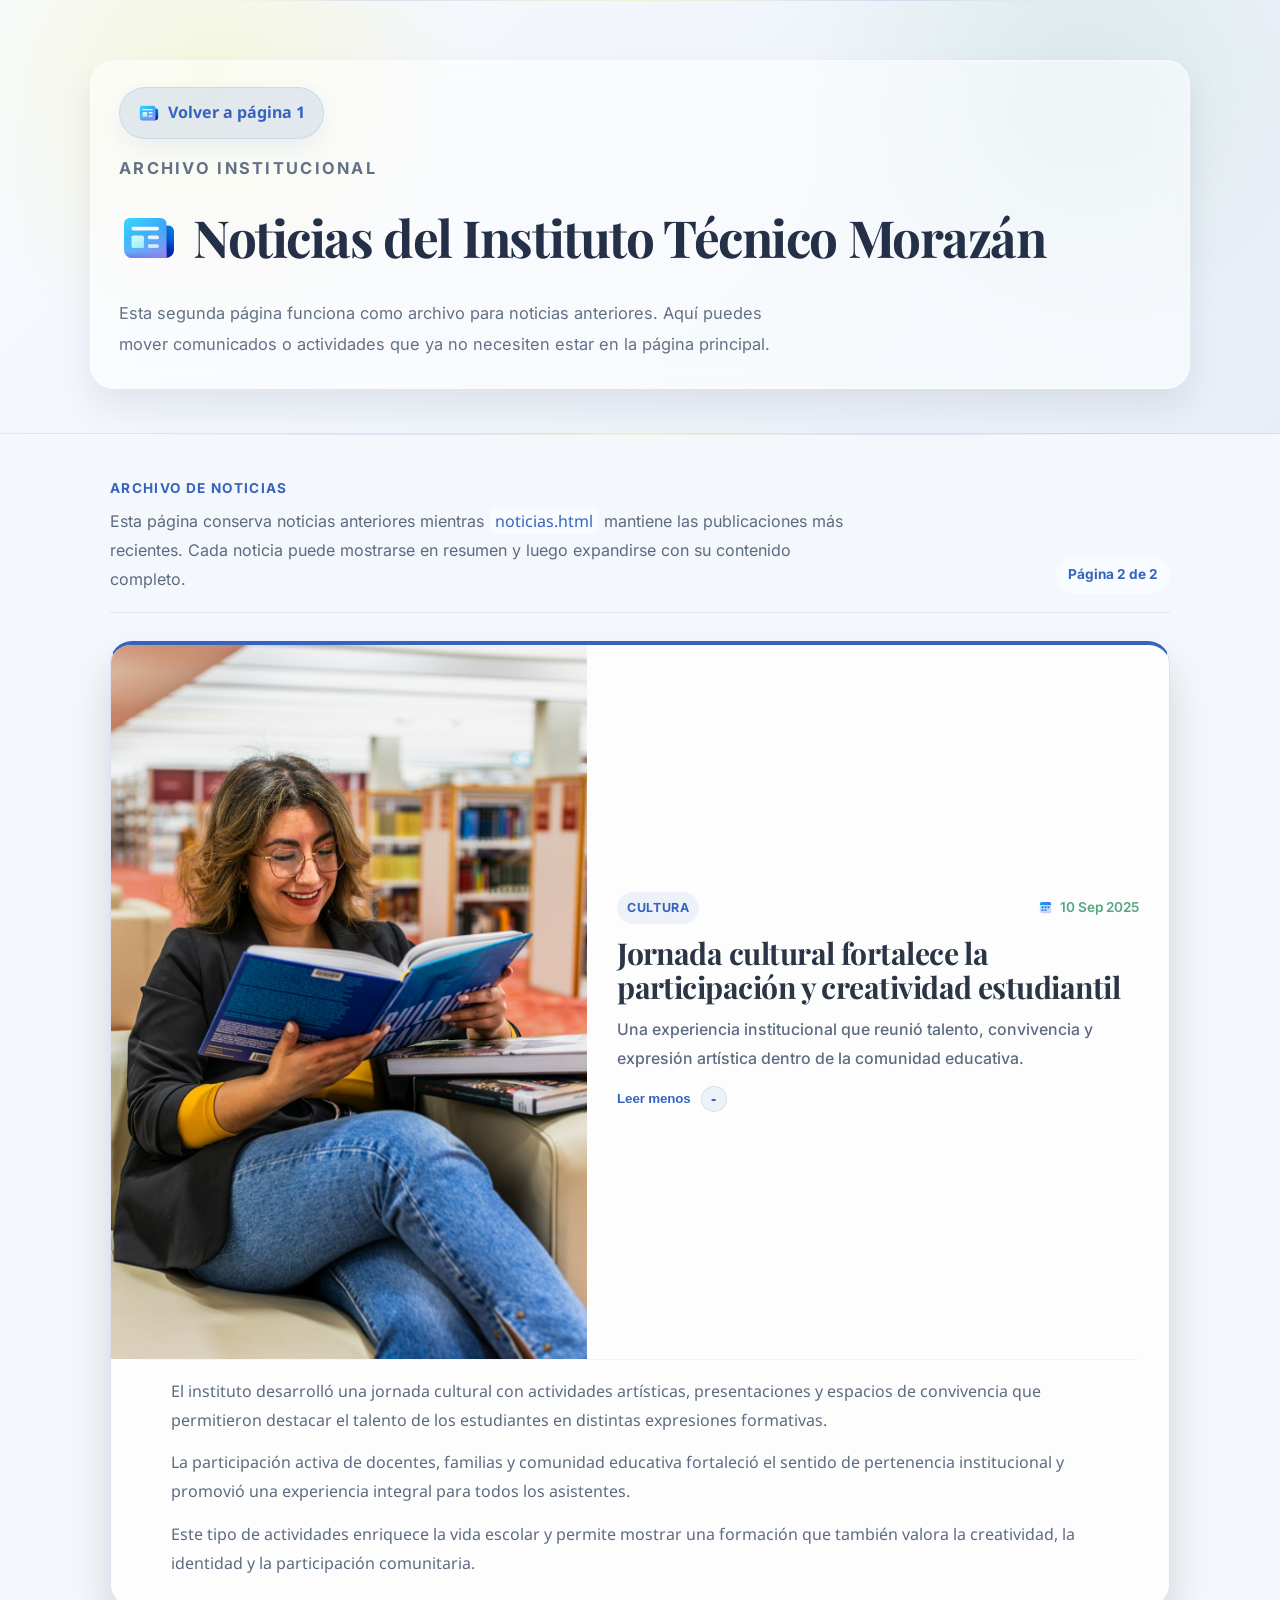
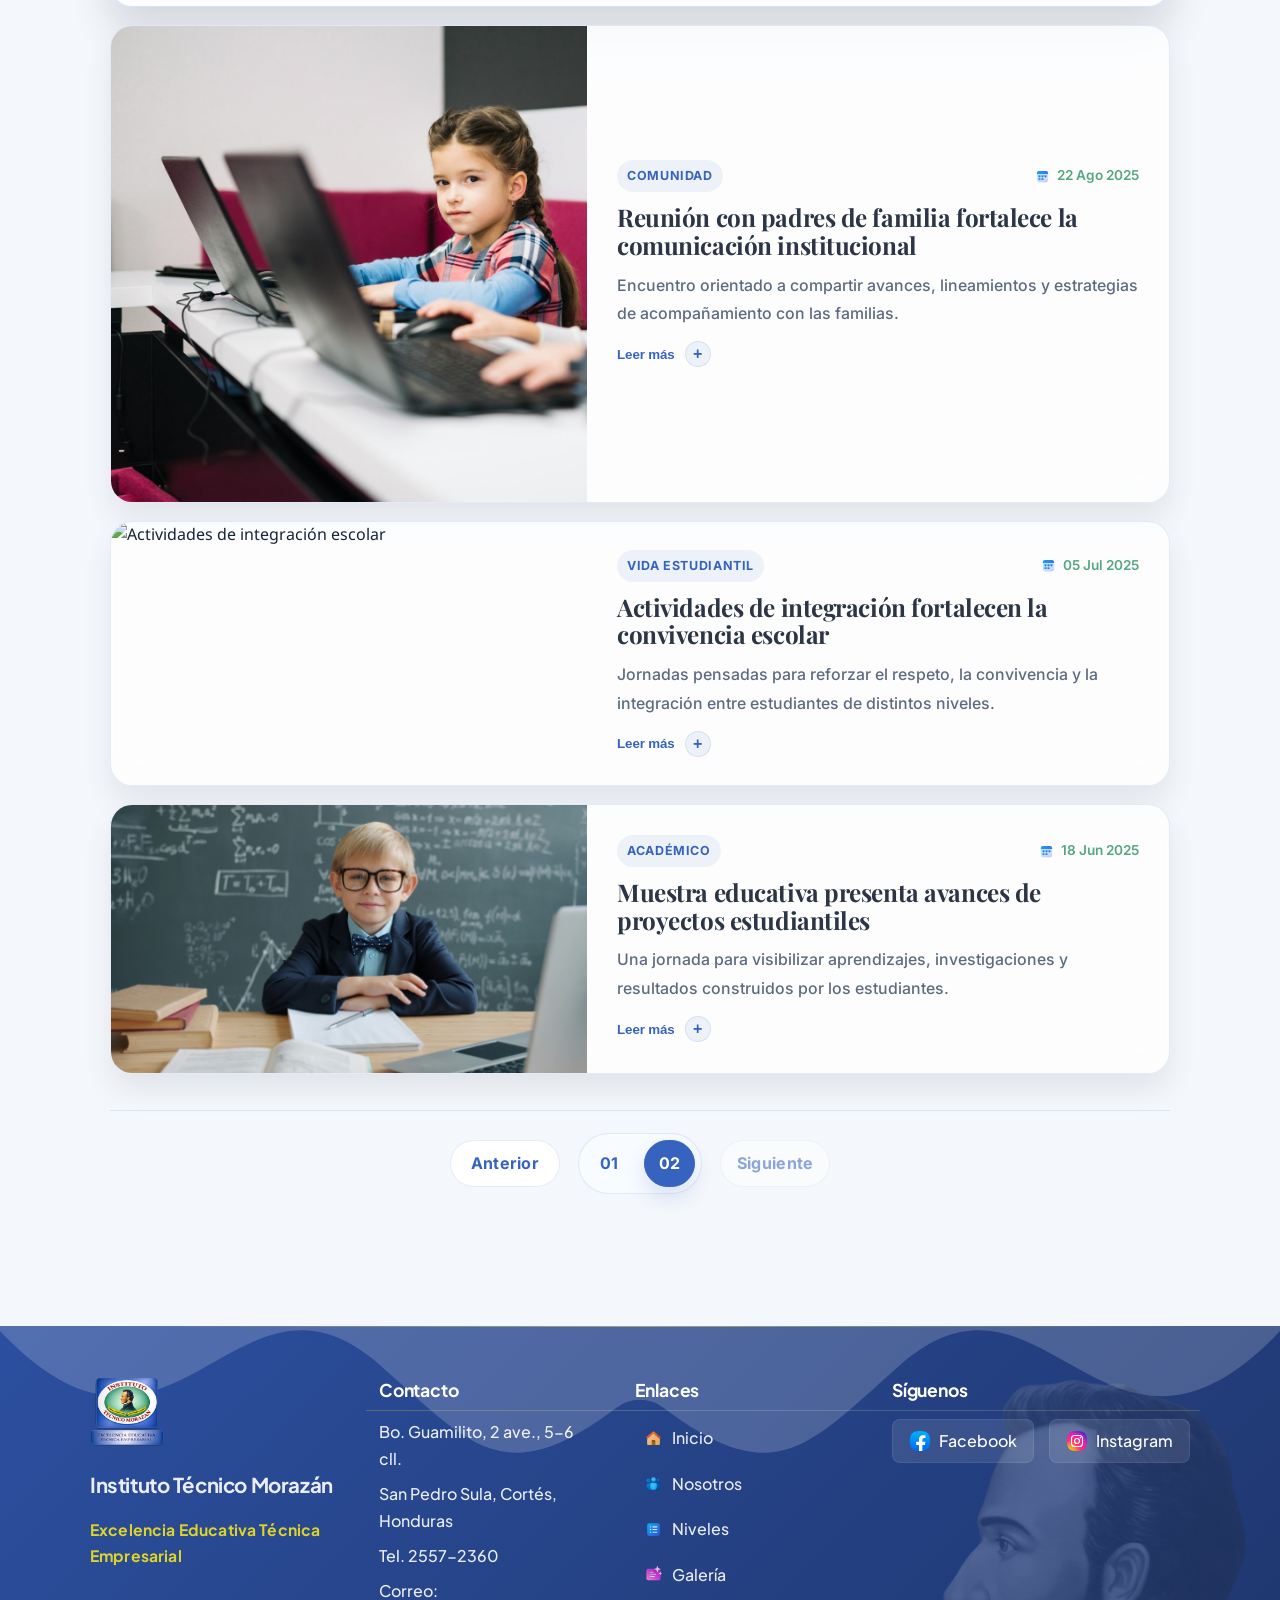
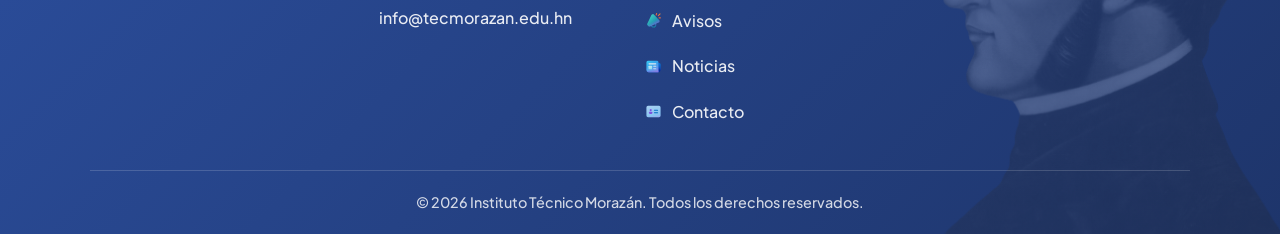
==== commit ea02603d: "Add files via upload" ====
--- a/WebColegio/noticias-pagina-2.html
+++ b/WebColegio/noticias-pagina-2.html
@@ -47,7 +47,6 @@
         </div>
 
         <div class="news-archive">
-            <!-- Duplica un news-entry para agregar otra noticia al archivo. Mantén aquí las noticias más antiguas. -->
             <article class="news-entry is-featured is-open">
                 <div class="news-entry-summary">
                     <div class="news-entry-media">
@@ -145,7 +144,6 @@
             </article>
         </div>
 
-        <!-- Usa esta paginación cuando exista más de una página de noticias. -->
         <nav class="news-pagination" aria-label="Paginación de noticias">
             <a href="noticias.html" class="pagination-link pagination-edge">Anterior</a>
             <div class="pagination-pages" aria-label="Páginas disponibles">
@@ -171,10 +169,10 @@
         </div>
         <div class="footer-section">
             <h4>Contacto</h4>
-            <p>Barrio Guamilito, 2 avenida, 5 y 6 calle</p>
+            <p>Bo. Guamilito, 2 ave., 5-6 cll.</p>
             <p>San Pedro Sula, Cortés, Honduras</p>
-            <p>Tels: 2557-2360</p>
-            <p>info@tecmorazan.edu.hn</p>
+            <p>Tel. 2557-2360</p>
+            <p>Correo: info@tecmorazan.edu.hn</p>
         </div>
         <div class="footer-section">
             <h4>Enlaces</h4>
--- a/WebColegio/css/styles.css
+++ b/WebColegio/css/styles.css
@@ -3197,7 +3197,7 @@
     filter: drop-shadow(0 12px 22px rgba(0, 0, 0, 0.24));
 }
 
-[data-theme="dark"] .careers-cta-bot-wrap::before {
+[data-theme="dark"] .careers-cta-bubble::before {
     background: radial-gradient(circle, rgba(242, 228, 29, 0.28), rgba(127, 158, 241, 0.16) 58%, transparent 72%);
 }
 
@@ -3914,22 +3914,20 @@
     animation: botFloat 3.8s ease-in-out infinite;
 }
 
-.careers-cta-bot-wrap {
-    position: relative;
-    display: inline-flex;
-    align-items: center;
-    justify-content: center;
-}
-
-.careers-cta-bot-wrap::before {
+.careers-cta-bubble::before {
     content: "";
     position: absolute;
-    inset: 10px;
+    left: 8px;
+    top: 50%;
+    width: clamp(54px, 6vw, 76px);
+    height: clamp(54px, 6vw, 76px);
     border-radius: 50%;
     background: radial-gradient(circle, rgba(242, 228, 29, 0.34), rgba(54, 99, 191, 0.08) 58%, transparent 72%);
     filter: blur(10px);
     opacity: 0.9;
     animation: botGlowPulse 3.8s ease-in-out infinite;
+    transform: translateY(-50%);
+    pointer-events: none;
 }
 
 @keyframes botFloat {
